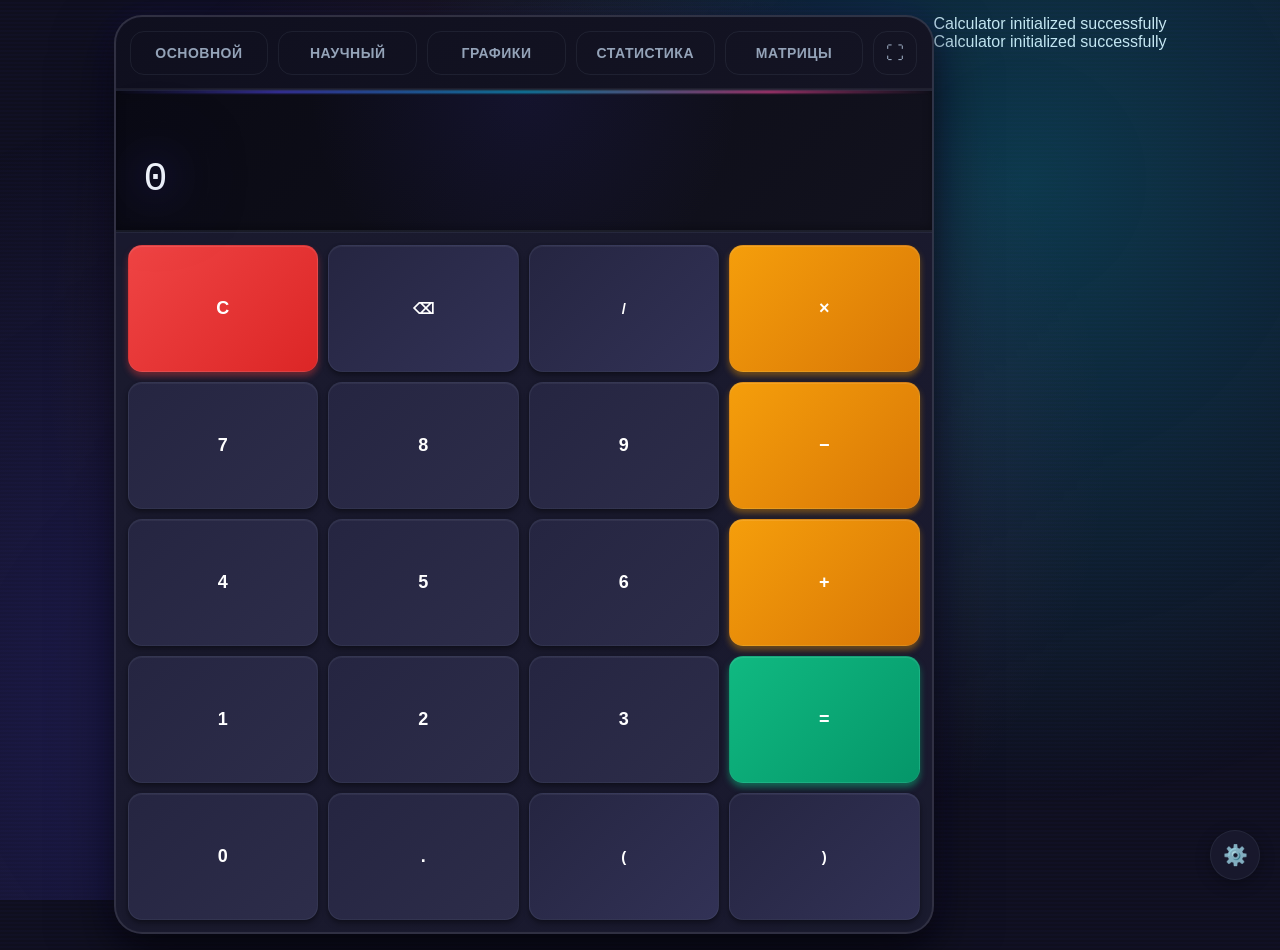
==== index.html @ bced010f "feat: add immersive UX effects system - Add sound effects (Web Audio API) for button clicks, calcula" ====
<!DOCTYPE html>
<html lang="ru">
<head>
    <meta charset="UTF-8">
    <meta name="viewport" content="width=device-width, initial-scale=1.0">
    <title>Продвинутый графический калькулятор</title>
    
    <!-- CSS Modules -->
    <link rel="stylesheet" href="src/styles/variables.css">
    <link rel="stylesheet" href="src/styles/base.css">
    <link rel="stylesheet" href="src/styles/calculator.css">
    <link rel="stylesheet" href="src/styles/buttons.css">
    <link rel="stylesheet" href="src/styles/display.css">
    <link rel="stylesheet" href="src/styles/modes.css">
    <link rel="stylesheet" href="src/styles/graphs.css">
    <link rel="stylesheet" href="src/styles/statistics.css">
    <link rel="stylesheet" href="src/styles/matrix.css">
    <link rel="stylesheet" href="src/styles/animations.css">
    <link rel="stylesheet" href="src/styles/effects.css">
    <link rel="stylesheet" href="src/styles/responsive.css">
</head>
<body>
    <div class="calculator-container">
        <!-- Mode Selector -->
        <div id="mode-selector-container"></div>
        
        <!-- Display Area -->
        <div id="display-container"></div>
        
        <!-- Calculator Content -->
        <div class="calculator-content">
            <!-- Graph Container -->
            <div id="graph-container"></div>
            
            <!-- Statistics Container -->
            <div id="statistics-container"></div>

            <!-- Matrix Container -->
            <div id="matrix-container"></div>

            <!-- Calculator Buttons -->
            <div id="buttons-container"></div>
        </div>
    </div>

    <!-- JavaScript Modules -->
    <script type="module">
        import { ComponentLoader } from './src/scripts/component-loader.js';
        import CalculatorApp from './src/scripts/app.js';
        import { effectsController } from './src/scripts/effects.js';

        // Initialize the application
        document.addEventListener('DOMContentLoaded', async () => {
            try {
                // Load all HTML components
                await ComponentLoader.initializeCalculatorComponents();
                
                // Initialize the calculator application
                const calculatorApp = new CalculatorApp();
                await calculatorApp.init();
                
                // Make it globally accessible for debugging
                window.calculatorApp = calculatorApp;

                // Initialize effects system (sounds, confetti, themes, etc.)
                effectsController.init();
                window.effectsController = effectsController;
                
                // Expose global functions for HTML onclick handlers
                const calc = calculatorApp.getCalculator();
                const display = calculatorApp.getDisplayManager();

                window.appendToDisplay = (value) => {
                    const expr = calc.appendToExpression(value);
                    display.updateExpression(expr);
                    const preview = calc.previewCalculation();
                    if (preview !== null) {
                        display.updateResult(preview);
                    }
                };

                window.appendFunction = (func) => {
                    const expr = calc.appendFunction(func);
                    display.updateExpression(expr);
                    const preview = calc.previewCalculation();
                    if (preview !== null) {
                        display.updateResult(preview);
                    }
                };

                window.clearDisplay = () => {
                    calc.clear();
                    display.clear();
                };

                window.deleteLastChar = () => {
                    const expr = calc.deleteLastChar();
                    display.updateExpression(expr);
                    const preview = calc.previewCalculation();
                    if (preview !== null) {
                        display.updateResult(preview);
                    }
                };

                window.calculate = () => {
                    const result = calc.calculate();
                    if (result.success) {
                        display.updateResult(result.result, result.formattedResult);
                        // Trigger effects on successful calculation
                        effectsController.onCalculationComplete(result.formattedResult || result.result.toString(), true);
                    } else {
                        display.showError(result.error);
                        // Trigger error effects
                        effectsController.onCalculationComplete(null, false);
                    }
                };

                window.toggleAngleMode = () => {
                    const mode = calc.toggleAngleMode();
                    const btn = document.getElementById('angleMode');
                    if (btn) btn.textContent = mode.toUpperCase();
                };

                window.setMode = (mode) => {
                    calculatorApp.getModeManager().setMode(mode);
                };

                window.toggleFitScreen = () => {
                    const container = document.querySelector('.calculator-container');
                    const toggle = document.querySelector('.fit-screen-toggle');
                    if (container && toggle) {
                        container.classList.toggle('fit-screen');
                        toggle.classList.toggle('active');
                        // Save preference
                        localStorage.setItem('fitScreen', container.classList.contains('fit-screen'));
                    }
                };

                // Restore fit-screen preference
                if (localStorage.getItem('fitScreen') === 'true') {
                    const container = document.querySelector('.calculator-container');
                    const toggle = document.querySelector('.fit-screen-toggle');
                    if (container && toggle) {
                        container.classList.add('fit-screen');
                        toggle.classList.add('active');
                    }
                }

                // Graph functions
                const graph = calculatorApp.getGraphRenderer();

                window.plotGraph = () => {
                    const input = document.getElementById('functionInput');
                    if (graph && input && input.value) {
                        try {
                            graph.addFunction(input.value);
                        } catch (e) {
                            display.showError('Invalid function');
                        }
                    }
                };

                window.clearGraph = () => {
                    if (graph) {
                        graph.clearFunctions();
                    }
                };

                window.zoomIn = () => {
                    if (graph) graph.zoomIn();
                };

                window.zoomOut = () => {
                    if (graph) graph.zoomOut();
                };

                window.resetZoom = () => {
                    if (graph) graph.resetView();
                };

                window.switchGraphTab = (tab) => {
                    calculatorApp.tabManagers.graph.switchTab(tab);
                };

                // Statistics functions
                window.calculateStatistics = () => {
                    const input = document.getElementById('statsInput');
                    if (input && input.value) {
                        calculatorApp.handleStatisticsCalculation({ statsInput: input.value });
                    }
                };

                window.calculateRegression = () => {
                    const xInput = document.getElementById('xValues');
                    const yInput = document.getElementById('yValues');
                    if (xInput && yInput) {
                        calculatorApp.handleRegressionAnalysis({ xValues: xInput.value, yValues: yInput.value });
                    }
                };

                window.generateTable = () => {
                    const f = document.getElementById('tableFunction');
                    const s = document.getElementById('tableStart');
                    const e = document.getElementById('tableEnd');
                    const st = document.getElementById('tableStep');
                    if (f && s && e && st) {
                        calculatorApp.handleTableGeneration({
                            tableFunction: f.value,
                            tableStart: s.value,
                            tableEnd: e.value,
                            tableStep: st.value
                        });
                    }
                };

                window.showHistogram = () => {
                    const data = calculatorApp.getDataListManager().getList('L1');
                    if (data.length === 0) {
                        display.showError('Сначала рассчитайте статистику');
                        return;
                    }

                    const canvas = document.getElementById('stats-chart');
                    if (!canvas) return;

                    // Show canvas
                    canvas.style.display = 'block';
                    const ctx = canvas.getContext('2d');
                    const rect = canvas.getBoundingClientRect();
                    canvas.width = rect.width || 400;
                    canvas.height = rect.height || 300;

                    // Calculate histogram bins
                    const bins = Math.min(20, Math.ceil(Math.sqrt(data.length)));
                    const min = Math.min(...data);
                    const max = Math.max(...data);
                    const range = max - min || 1;
                    const binWidth = range / bins;

                    // Create bins
                    const binCounts = Array(bins).fill(0);
                    data.forEach(value => {
                        const binIndex = Math.min(Math.floor((value - min) / binWidth), bins - 1);
                        binCounts[binIndex]++;
                    });

                    const maxCount = Math.max(...binCounts);

                    // Clear canvas
                    ctx.fillStyle = '#0a0a0a';
                    ctx.fillRect(0, 0, canvas.width, canvas.height);

                    // Draw histogram
                    const padding = 50;
                    const chartWidth = canvas.width - 2 * padding;
                    const chartHeight = canvas.height - 2 * padding;
                    const barWidth = chartWidth / bins;

                    // Draw bars
                    ctx.fillStyle = 'rgba(59, 130, 246, 0.7)';
                    ctx.strokeStyle = '#3b82f6';
                    ctx.lineWidth = 1;

                    binCounts.forEach((count, i) => {
                        const barHeight = (count / maxCount) * chartHeight;
                        const x = padding + i * barWidth;
                        const y = canvas.height - padding - barHeight;

                        ctx.fillRect(x, y, barWidth - 2, barHeight);
                        ctx.strokeRect(x, y, barWidth - 2, barHeight);
                    });

                    // Draw axes
                    ctx.strokeStyle = '#666';
                    ctx.lineWidth = 2;
                    ctx.beginPath();
                    ctx.moveTo(padding, padding);
                    ctx.lineTo(padding, canvas.height - padding);
                    ctx.lineTo(canvas.width - padding, canvas.height - padding);
                    ctx.stroke();

                    // X-axis labels
                    ctx.fillStyle = '#ccc';
                    ctx.font = '12px Arial';
                    ctx.textAlign = 'center';

                    for (let i = 0; i <= 5; i++) {
                        const value = min + (i * range / 5);
                        const x = padding + (i * chartWidth / 5);
                        ctx.fillText(value.toFixed(1), x, canvas.height - padding + 20);
                    }

                    // Y-axis labels
                    ctx.textAlign = 'right';
                    for (let i = 0; i <= 4; i++) {
                        const value = Math.round((i * maxCount / 4));
                        const y = canvas.height - padding - (i * chartHeight / 4);
                        ctx.fillText(value.toString(), padding - 10, y + 4);
                    }

                    // Title
                    ctx.textAlign = 'center';
                    ctx.fillStyle = '#fff';
                    ctx.font = '14px Arial';
                    ctx.fillText('Гистограмма', canvas.width / 2, 25);
                };

                window.showBoxPlot = () => {
                    const data = calculatorApp.getDataListManager().getList('L1');
                    if (data.length === 0) {
                        display.showError('Сначала рассчитайте статистику');
                        return;
                    }

                    const canvas = document.getElementById('stats-chart');
                    if (!canvas) return;

                    // Show canvas
                    canvas.style.display = 'block';
                    const ctx = canvas.getContext('2d');
                    const rect = canvas.getBoundingClientRect();
                    canvas.width = rect.width || 400;
                    canvas.height = rect.height || 300;

                    // Calculate statistics
                    const sorted = [...data].sort((a, b) => a - b);
                    const n = sorted.length;
                    const min = sorted[0];
                    const max = sorted[n - 1];
                    const median = n % 2 === 0 ? (sorted[n/2 - 1] + sorted[n/2]) / 2 : sorted[Math.floor(n/2)];
                    const q1 = sorted[Math.floor(n * 0.25)];
                    const q3 = sorted[Math.floor(n * 0.75)];
                    const iqr = q3 - q1;

                    // Calculate whiskers
                    const lowerWhisker = Math.max(min, q1 - 1.5 * iqr);
                    const upperWhisker = Math.min(max, q3 + 1.5 * iqr);

                    // Clear canvas
                    ctx.fillStyle = '#0a0a0a';
                    ctx.fillRect(0, 0, canvas.width, canvas.height);

                    // Draw box plot
                    const padding = 60;
                    const plotY = canvas.height / 2;
                    const plotHeight = 80;

                    const range = max - min || 1;
                    const scale = (canvas.width - 2 * padding) / range;
                    const getX = (value) => padding + (value - min) * scale;

                    // Box
                    ctx.fillStyle = 'rgba(59, 130, 246, 0.3)';
                    ctx.fillRect(getX(q1), plotY - plotHeight/2, getX(q3) - getX(q1), plotHeight);

                    ctx.strokeStyle = '#3b82f6';
                    ctx.lineWidth = 2;
                    ctx.strokeRect(getX(q1), plotY - plotHeight/2, getX(q3) - getX(q1), plotHeight);

                    // Median line
                    ctx.strokeStyle = '#fff';
                    ctx.lineWidth = 3;
                    ctx.beginPath();
                    ctx.moveTo(getX(median), plotY - plotHeight/2);
                    ctx.lineTo(getX(median), plotY + plotHeight/2);
                    ctx.stroke();

                    // Whiskers
                    ctx.strokeStyle = '#3b82f6';
                    ctx.lineWidth = 2;

                    // Left whisker
                    ctx.beginPath();
                    ctx.moveTo(getX(lowerWhisker), plotY);
                    ctx.lineTo(getX(q1), plotY);
                    ctx.stroke();

                    // Right whisker
                    ctx.beginPath();
                    ctx.moveTo(getX(q3), plotY);
                    ctx.lineTo(getX(upperWhisker), plotY);
                    ctx.stroke();

                    // Whisker caps
                    ctx.beginPath();
                    ctx.moveTo(getX(lowerWhisker), plotY - 20);
                    ctx.lineTo(getX(lowerWhisker), plotY + 20);
                    ctx.stroke();

                    ctx.beginPath();
                    ctx.moveTo(getX(upperWhisker), plotY - 20);
                    ctx.lineTo(getX(upperWhisker), plotY + 20);
                    ctx.stroke();

                    // Outliers
                    ctx.fillStyle = '#ef4444';
                    data.forEach(value => {
                        if (value < lowerWhisker || value > upperWhisker) {
                            ctx.beginPath();
                            ctx.arc(getX(value), plotY, 5, 0, 2 * Math.PI);
                            ctx.fill();
                        }
                    });

                    // Labels
                    ctx.fillStyle = '#ccc';
                    ctx.font = '11px Arial';
                    ctx.textAlign = 'center';

                    const labels = [
                        { value: min, text: `Min: ${min.toFixed(2)}` },
                        { value: q1, text: `Q1: ${q1.toFixed(2)}` },
                        { value: median, text: `Med: ${median.toFixed(2)}` },
                        { value: q3, text: `Q3: ${q3.toFixed(2)}` },
                        { value: max, text: `Max: ${max.toFixed(2)}` }
                    ];

                    labels.forEach(({ value, text }, index) => {
                        const y = plotY + plotHeight/2 + 20 + (index % 2 === 0 ? 0 : 15);
                        ctx.fillText(text, getX(value), y);
                    });

                    // Title
                    ctx.fillStyle = '#fff';
                    ctx.font = '14px Arial';
                    ctx.fillText('Box Plot', canvas.width / 2, 25);
                };

                window.calculateTwoVarStats = () => {
                    const xInput = document.getElementById('xStatsValues');
                    const yInput = document.getElementById('yStatsValues');
                    if (!xInput || !yInput || !xInput.value || !yInput.value) {
                        display.showError('Введите данные X и Y');
                        return;
                    }

                    try {
                        const xData = xInput.value.split(/[\s,;]+/).map(n => parseFloat(n)).filter(n => !isNaN(n));
                        const yData = yInput.value.split(/[\s,;]+/).map(n => parseFloat(n)).filter(n => !isNaN(n));

                        if (xData.length !== yData.length || xData.length < 2) {
                            display.showError('X и Y должны иметь одинаковую длину (мин. 2 точки)');
                            return;
                        }

                        // Store in data lists
                        calculatorApp.getDataListManager().setList('L1', xData);
                        calculatorApp.getDataListManager().setList('L2', yData);

                        // Calculate statistics
                        const n = xData.length;
                        const sumX = xData.reduce((a, b) => a + b, 0);
                        const sumY = yData.reduce((a, b) => a + b, 0);
                        const sumXY = xData.reduce((acc, xi, i) => acc + xi * yData[i], 0);
                        const sumX2 = xData.reduce((acc, xi) => acc + xi * xi, 0);
                        const sumY2 = yData.reduce((acc, yi) => acc + yi * yi, 0);

                        const meanX = sumX / n;
                        const meanY = sumY / n;

                        // Correlation coefficient
                        const r = (n * sumXY - sumX * sumY) /
                                  Math.sqrt((n * sumX2 - sumX * sumX) * (n * sumY2 - sumY * sumY));

                        // Linear regression
                        const a = (n * sumXY - sumX * sumY) / (n * sumX2 - sumX * sumX);
                        const b = (sumY - a * sumX) / n;

                        // Update UI
                        document.getElementById('twoVarN').textContent = n;
                        document.getElementById('twoVarMeanX').textContent = meanX.toFixed(6);
                        document.getElementById('twoVarMeanY').textContent = meanY.toFixed(6);
                        document.getElementById('twoVarSumXY').textContent = sumXY.toFixed(6);
                        document.getElementById('twoVarR').textContent = r.toFixed(6);
                        document.getElementById('twoVarRegression').textContent = `y = ${a.toFixed(4)}x + ${b.toFixed(4)}`;

                        document.getElementById('twoVarResults').style.display = 'block';

                        calculatorApp.notificationManager.showSuccess('Статистика рассчитана');
                    } catch (e) {
                        display.showError('Ошибка расчета: ' + e.message);
                    }
                };

                window.showScatterPlot = () => {
                    const xData = calculatorApp.getDataListManager().getList('L1');
                    const yData = calculatorApp.getDataListManager().getList('L2');

                    if (xData.length === 0 || yData.length === 0) {
                        display.showError('Сначала рассчитайте 2-Var Stats');
                        return;
                    }

                    const canvas = document.getElementById('stats-chart');
                    if (!canvas) return;

                    canvas.style.display = 'block';
                    const ctx = canvas.getContext('2d');
                    const rect = canvas.getBoundingClientRect();
                    canvas.width = rect.width || 400;
                    canvas.height = rect.height || 300;

                    // Clear canvas
                    ctx.fillStyle = '#0a0a0a';
                    ctx.fillRect(0, 0, canvas.width, canvas.height);

                    const padding = 50;
                    const chartWidth = canvas.width - 2 * padding;
                    const chartHeight = canvas.height - 2 * padding;

                    // Find data bounds
                    const minX = Math.min(...xData);
                    const maxX = Math.max(...xData);
                    const minY = Math.min(...yData);
                    const maxY = Math.max(...yData);

                    const rangeX = maxX - minX || 1;
                    const rangeY = maxY - minY || 1;

                    // Scale functions
                    const scaleX = (x) => padding + ((x - minX) / rangeX) * chartWidth;
                    const scaleY = (y) => canvas.height - padding - ((y - minY) / rangeY) * chartHeight;

                    // Draw axes
                    ctx.strokeStyle = '#666';
                    ctx.lineWidth = 2;
                    ctx.beginPath();
                    ctx.moveTo(padding, padding);
                    ctx.lineTo(padding, canvas.height - padding);
                    ctx.lineTo(canvas.width - padding, canvas.height - padding);
                    ctx.stroke();

                    // Draw axis labels
                    ctx.fillStyle = '#ccc';
                    ctx.font = '12px Arial';
                    ctx.textAlign = 'center';

                    for (let i = 0; i <= 4; i++) {
                        const xVal = minX + (i * rangeX / 4);
                        const yVal = minY + (i * rangeY / 4);
                        ctx.fillText(xVal.toFixed(1), scaleX(xVal), canvas.height - padding + 20);
                        ctx.fillText(yVal.toFixed(1), padding - 25, scaleY(yVal) + 4);
                    }

                    // Draw data points
                    ctx.fillStyle = '#3b82f6';
                    for (let i = 0; i < xData.length; i++) {
                        ctx.beginPath();
                        ctx.arc(scaleX(xData[i]), scaleY(yData[i]), 6, 0, 2 * Math.PI);
                        ctx.fill();
                    }

                    // Draw regression line
                    const n = xData.length;
                    const sumX = xData.reduce((a, b) => a + b, 0);
                    const sumY = yData.reduce((a, b) => a + b, 0);
                    const sumXY = xData.reduce((acc, xi, i) => acc + xi * yData[i], 0);
                    const sumX2 = xData.reduce((acc, xi) => acc + xi * xi, 0);

                    const a = (n * sumXY - sumX * sumY) / (n * sumX2 - sumX * sumX);
                    const b = (sumY - a * sumX) / n;

                    ctx.strokeStyle = '#10b981';
                    ctx.lineWidth = 2;
                    ctx.beginPath();
                    ctx.moveTo(scaleX(minX), scaleY(a * minX + b));
                    ctx.lineTo(scaleX(maxX), scaleY(a * maxX + b));
                    ctx.stroke();

                    // Legend
                    ctx.fillStyle = '#10b981';
                    ctx.fillRect(canvas.width - 150, 20, 15, 15);
                    ctx.fillStyle = '#ccc';
                    ctx.textAlign = 'left';
                    ctx.fillText(`y = ${a.toFixed(2)}x + ${b.toFixed(2)}`, canvas.width - 130, 32);
                };

                window.calculateDistribution = () => {
                    const distType = document.getElementById('distributionType').value;
                    const param1 = parseFloat(document.getElementById('distParam1').value);
                    const param2 = parseFloat(document.getElementById('distParam2').value);
                    const x = parseFloat(document.getElementById('distX').value);

                    if (isNaN(x)) {
                        display.showError('Введите значение x');
                        return;
                    }

                    let pdf, cdf, mean, variance;

                    try {
                        switch (distType) {
                            case 'normal':
                                const mu = isNaN(param1) ? 0 : param1;
                                const sigma = isNaN(param2) ? 1 : param2;
                                pdf = (1 / (sigma * Math.sqrt(2 * Math.PI))) * Math.exp(-0.5 * Math.pow((x - mu) / sigma, 2));
                                // CDF approximation using error function
                                const z = (x - mu) / (sigma * Math.sqrt(2));
                                cdf = 0.5 * (1 + erf(z));
                                mean = mu;
                                variance = sigma * sigma;
                                break;

                            case 'binomial':
                                const n = Math.floor(isNaN(param1) ? 10 : param1);
                                const p = isNaN(param2) ? 0.5 : param2;
                                const k = Math.floor(x);
                                if (k < 0 || k > n) {
                                    pdf = 0;
                                } else {
                                    const comb = factorial(n) / (factorial(k) * factorial(n - k));
                                    pdf = comb * Math.pow(p, k) * Math.pow(1 - p, n - k);
                                }
                                cdf = 0;
                                for (let i = 0; i <= k; i++) {
                                    const c = factorial(n) / (factorial(i) * factorial(n - i));
                                    cdf += c * Math.pow(p, i) * Math.pow(1 - p, n - i);
                                }
                                mean = n * p;
                                variance = n * p * (1 - p);
                                break;

                            case 'poisson':
                                const lambda = isNaN(param1) ? 1 : param1;
                                const pk = Math.floor(x);
                                if (pk < 0) {
                                    pdf = 0;
                                } else {
                                    pdf = Math.exp(-lambda) * Math.pow(lambda, pk) / factorial(pk);
                                }
                                cdf = 0;
                                for (let i = 0; i <= pk; i++) {
                                    cdf += Math.exp(-lambda) * Math.pow(lambda, i) / factorial(i);
                                }
                                mean = lambda;
                                variance = lambda;
                                break;

                            case 'exponential':
                                const lambdaExp = isNaN(param1) ? 1 : param1;
                                if (x < 0) {
                                    pdf = 0;
                                    cdf = 0;
                                } else {
                                    pdf = lambdaExp * Math.exp(-lambdaExp * x);
                                    cdf = 1 - Math.exp(-lambdaExp * x);
                                }
                                mean = 1 / lambdaExp;
                                variance = 1 / (lambdaExp * lambdaExp);
                                break;

                            case 'uniform':
                                const a = isNaN(param1) ? 0 : param1;
                                const b = isNaN(param2) ? 1 : param2;
                                if (x < a || x > b) {
                                    pdf = 0;
                                } else {
                                    pdf = 1 / (b - a);
                                }
                                if (x < a) {
                                    cdf = 0;
                                } else if (x > b) {
                                    cdf = 1;
                                } else {
                                    cdf = (x - a) / (b - a);
                                }
                                mean = (a + b) / 2;
                                variance = Math.pow(b - a, 2) / 12;
                                break;
                        }

                        document.getElementById('distPDF').textContent = pdf.toFixed(8);
                        document.getElementById('distCDF').textContent = cdf.toFixed(8);
                        document.getElementById('distMean').textContent = mean.toFixed(6);
                        document.getElementById('distVar').textContent = variance.toFixed(6);

                        document.getElementById('distributionResults').style.display = 'block';

                        calculatorApp.notificationManager.showSuccess('Распределение рассчитано');
                    } catch (e) {
                        display.showError('Ошибка расчета: ' + e.message);
                    }

                    // Helper functions
                    function erf(x) {
                        const a1 =  0.254829592;
                        const a2 = -0.284496736;
                        const a3 =  1.421413741;
                        const a4 = -1.453152027;
                        const a5 =  1.061405429;
                        const p  =  0.3275911;

                        const sign = x >= 0 ? 1 : -1;
                        x = Math.abs(x);

                        const t = 1.0 / (1.0 + p * x);
                        const y = 1.0 - (((((a5 * t + a4) * t) + a3) * t + a2) * t + a1) * t * Math.exp(-x * x);

                        return sign * y;
                    }

                    function factorial(n) {
                        if (n < 0) return NaN;
                        if (n === 0 || n === 1) return 1;
                        let result = 1;
                        for (let i = 2; i <= n; i++) {
                            result *= i;
                        }
                        return result;
                    }
                };

                window.performTest = () => {
                    const testType = document.getElementById('testType').value;
                    const input = document.getElementById('testInput').value;

                    if (!input) {
                        display.showError('Введите данные для теста');
                        return;
                    }

                    try {
                        let result;

                        switch (testType) {
                            case 'ttest':
                                const data = input.split(/[\s,;]+/).map(n => parseFloat(n)).filter(n => !isNaN(n));
                                if (data.length < 2) {
                                    display.showError('Нужно минимум 2 значения');
                                    return;
                                }

                                const n = data.length;
                                const mean = data.reduce((a, b) => a + b, 0) / n;
                                const variance = data.reduce((sum, x) => sum + Math.pow(x - mean, 2), 0) / (n - 1);
                                const stdError = Math.sqrt(variance / n);
                                const mu0 = 0; // Test against 0

                                const tStat = (mean - mu0) / stdError;
                                const df = n - 1;

                                // Approximate p-value using t-distribution
                                const pValue = 2 * (1 - tCDF(Math.abs(tStat), df));

                                result = {
                                    statistic: tStat,
                                    pValue: pValue,
                                    conclusion: pValue < 0.05 ? 'Отклонить H₀ (p < 0.05)' : 'Не отклонять H₀ (p ≥ 0.05)'
                                };
                                break;

                            case 'ztest':
                                const zData = input.split(/[\s,;]+/).map(n => parseFloat(n)).filter(n => !isNaN(n));
                                if (zData.length < 2) {
                                    display.showError('Нужно минимум 2 значения');
                                    return;
                                }

                                const nZ = zData.length;
                                const meanZ = zData.reduce((a, b) => a + b, 0) / nZ;
                                const stdDevZ = Math.sqrt(zData.reduce((sum, x) => sum + Math.pow(x - meanZ, 2), 0) / nZ);
                                const stdErrorZ = stdDevZ / Math.sqrt(nZ);

                                const zStat = (meanZ - 0) / stdErrorZ;
                                const pValueZ = 2 * (1 - normalCDF(Math.abs(zStat)));

                                result = {
                                    statistic: zStat,
                                    pValue: pValueZ,
                                    conclusion: pValueZ < 0.05 ? 'Отклонить H₀ (p < 0.05)' : 'Не отклонять H₀ (p ≥ 0.05)'
                                };
                                break;

                            case 'chi2':
                                // Expect observed:expected format or just observed (uniform expected)
                                const lines = input.trim().split('\n');
                                let observed, expected;

                                if (lines.length === 2) {
                                    observed = lines[0].split(/[\s,;]+/).map(n => parseFloat(n)).filter(n => !isNaN(n));
                                    expected = lines[1].split(/[\s,;]+/).map(n => parseFloat(n)).filter(n => !isNaN(n));
                                } else {
                                    observed = lines[0].split(/[\s,;]+/).map(n => parseFloat(n)).filter(n => !isNaN(n));
                                    const total = observed.reduce((a, b) => a + b, 0);
                                    expected = observed.map(() => total / observed.length);
                                }

                                if (observed.length !== expected.length) {
                                    display.showError('Наблюдаемые и ожидаемые значения должны иметь одинаковую длину');
                                    return;
                                }

                                let chiStat = 0;
                                for (let i = 0; i < observed.length; i++) {
                                    chiStat += Math.pow(observed[i] - expected[i], 2) / expected[i];
                                }

                                const dfChi = observed.length - 1;
                                const pValueChi = 1 - chi2CDF(chiStat, dfChi);

                                result = {
                                    statistic: chiStat,
                                    pValue: pValueChi,
                                    conclusion: pValueChi < 0.05 ? 'Отклонить H₀ (p < 0.05)' : 'Не отклонять H₀ (p ≥ 0.05)'
                                };
                                break;

                            case 'anova':
                                // Each line is a group
                                const groups = input.trim().split('\n').map(line =>
                                    line.split(/[\s,;]+/).map(n => parseFloat(n)).filter(n => !isNaN(n))
                                ).filter(g => g.length > 0);

                                if (groups.length < 2) {
                                    display.showError('Нужно минимум 2 группы (каждая на новой строке)');
                                    return;
                                }

                                // Calculate ANOVA
                                const allData = groups.flat();
                                const grandMean = allData.reduce((a, b) => a + b, 0) / allData.length;

                                let ssBetween = 0;
                                let ssWithin = 0;

                                groups.forEach(group => {
                                    const groupMean = group.reduce((a, b) => a + b, 0) / group.length;
                                    ssBetween += group.length * Math.pow(groupMean - grandMean, 2);
                                    group.forEach(val => {
                                        ssWithin += Math.pow(val - groupMean, 2);
                                    });
                                });

                                const dfBetween = groups.length - 1;
                                const dfWithin = allData.length - groups.length;

                                const msBetween = ssBetween / dfBetween;
                                const msWithin = ssWithin / dfWithin;

                                const fStat = msBetween / msWithin;
                                const pValueF = 1 - fCDF(fStat, dfBetween, dfWithin);

                                result = {
                                    statistic: fStat,
                                    pValue: pValueF,
                                    conclusion: pValueF < 0.05 ? 'Отклонить H₀ (p < 0.05)' : 'Не отклонять H₀ (p ≥ 0.05)'
                                };
                                break;
                        }

                        document.getElementById('testStat').textContent = result.statistic.toFixed(6);
                        document.getElementById('testPValue').textContent = result.pValue.toFixed(6);
                        document.getElementById('testConclusion').textContent = result.conclusion;

                        document.getElementById('testResults').style.display = 'block';

                        calculatorApp.notificationManager.showSuccess('Тест выполнен');
                    } catch (e) {
                        display.showError('Ошибка: ' + e.message);
                    }

                    // Helper distribution functions
                    function normalCDF(x) {
                        return 0.5 * (1 + erf(x / Math.sqrt(2)));
                    }

                    function erf(x) {
                        const a1 =  0.254829592;
                        const a2 = -0.284496736;
                        const a3 =  1.421413741;
                        const a4 = -1.453152027;
                        const a5 =  1.061405429;
                        const p  =  0.3275911;

                        const sign = x >= 0 ? 1 : -1;
                        x = Math.abs(x);

                        const t = 1.0 / (1.0 + p * x);
                        const y = 1.0 - (((((a5 * t + a4) * t) + a3) * t + a2) * t + a1) * t * Math.exp(-x * x);

                        return sign * y;
                    }

                    function tCDF(t, df) {
                        // Approximation for t-distribution CDF
                        const x = df / (df + t * t);
                        return 1 - 0.5 * betaIncomplete(x, df / 2, 0.5);
                    }

                    function chi2CDF(x, df) {
                        // Approximation using gamma incomplete
                        return gammaIncomplete(df / 2, x / 2);
                    }

                    function fCDF(f, df1, df2) {
                        // Approximation for F-distribution
                        const x = df1 * f / (df1 * f + df2);
                        return betaIncomplete(x, df1 / 2, df2 / 2);
                    }

                    function gammaIncomplete(a, x) {
                        // Regularized lower incomplete gamma function approximation
                        if (x < 0) return 0;
                        if (x === 0) return 0;

                        let sum = 0;
                        let term = 1 / a;
                        sum = term;

                        for (let n = 1; n < 100; n++) {
                            term *= x / (a + n);
                            sum += term;
                            if (Math.abs(term) < 1e-10) break;
                        }

                        return sum * Math.exp(-x + a * Math.log(x) - logGamma(a));
                    }

                    function betaIncomplete(x, a, b) {
                        if (x < 0 || x > 1) return 0;
                        if (x === 0) return 0;
                        if (x === 1) return 1;

                        // Continued fraction approximation
                        const bt = Math.exp(logGamma(a + b) - logGamma(a) - logGamma(b) + a * Math.log(x) + b * Math.log(1 - x));

                        if (x < (a + 1) / (a + b + 2)) {
                            return bt * betaCF(x, a, b) / a;
                        } else {
                            return 1 - bt * betaCF(1 - x, b, a) / b;
                        }
                    }

                    function betaCF(x, a, b) {
                        const maxIterations = 100;
                        const epsilon = 1e-10;

                        let c = 1;
                        let d = 1 - (a + b) * x / (a + 1);
                        if (Math.abs(d) < epsilon) d = epsilon;
                        d = 1 / d;
                        let result = d;

                        for (let m = 1; m <= maxIterations; m++) {
                            const m2 = 2 * m;

                            let aa = m * (b - m) * x / ((a + m2 - 1) * (a + m2));
                            d = 1 + aa * d;
                            if (Math.abs(d) < epsilon) d = epsilon;
                            c = 1 + aa / c;
                            if (Math.abs(c) < epsilon) c = epsilon;
                            d = 1 / d;
                            result *= d * c;

                            aa = -(a + m) * (a + b + m) * x / ((a + m2) * (a + m2 + 1));
                            d = 1 + aa * d;
                            if (Math.abs(d) < epsilon) d = epsilon;
                            c = 1 + aa / c;
                            if (Math.abs(c) < epsilon) c = epsilon;
                            d = 1 / d;
                            const delta = d * c;
                            result *= delta;

                            if (Math.abs(delta - 1) < epsilon) break;
                        }

                        return result;
                    }

                    function logGamma(x) {
                        // Stirling approximation
                        const coefficients = [
                            76.18009172947146,
                            -86.50532032941677,
                            24.01409824083091,
                            -1.231739572450155,
                            0.1208650973866179e-2,
                            -0.5395239384953e-5
                        ];

                        let y = x;
                        let tmp = x + 5.5;
                        tmp -= (x + 0.5) * Math.log(tmp);
                        let ser = 1.000000000190015;

                        for (let j = 0; j < 6; j++) {
                            ser += coefficients[j] / ++y;
                        }

                        return -tmp + Math.log(2.5066282746310005 * ser / x);
                    }
                };

                window.switchStatsTab = (tab) => {
                    calculatorApp.tabManagers.statistics.switchTab(tab);
                };

                window.updateDistHelp = () => {
                    const distType = document.getElementById('distributionType').value;
                    const helpSpan = document.getElementById('distHelp');
                    const param1 = document.getElementById('distParam1');
                    const param2 = document.getElementById('distParam2');

                    const helpTexts = {
                        normal: { help: 'Нормальное: μ (среднее), σ (станд.откл.)', p1: 'μ = 0', p2: 'σ = 1' },
                        binomial: { help: 'Биномиальное: n (число испытаний), p (вероятность)', p1: 'n = 10', p2: 'p = 0.5' },
                        poisson: { help: 'Пуассона: λ (среднее число событий)', p1: 'λ = 1', p2: '(не исп.)' },
                        exponential: { help: 'Экспоненциальное: λ (интенсивность)', p1: 'λ = 1', p2: '(не исп.)' },
                        uniform: { help: 'Равномерное: a (мин), b (макс)', p1: 'a = 0', p2: 'b = 1' }
                    };

                    const info = helpTexts[distType] || helpTexts.normal;
                    if (helpSpan) helpSpan.textContent = info.help;
                    if (param1) param1.placeholder = info.p1;
                    if (param2) param2.placeholder = info.p2;
                };

                window.updateTestHelp = () => {
                    const testType = document.getElementById('testType').value;
                    const helpSpan = document.getElementById('testHelp');
                    const input = document.getElementById('testInput');

                    const helpTexts = {
                        ttest: { help: 'T-Test: числа через запятую (тест против μ₀=0)', placeholder: 'Числа через запятую: 1, 2, 3, 4, 5' },
                        ztest: { help: 'Z-Test: числа через запятую (тест против μ₀=0)', placeholder: 'Числа через запятую: 1, 2, 3, 4, 5' },
                        chi2: { help: 'χ² Test: наблюд. значения (1 строка) или набл./ожид. (2 строки)', placeholder: 'Наблюдаемые: 10, 20, 30\nОжидаемые: 15, 20, 25' },
                        anova: { help: 'ANOVA: каждая группа на новой строке', placeholder: 'Группа 1: 1, 2, 3\nГруппа 2: 4, 5, 6\nГруппа 3: 7, 8, 9' }
                    };

                    const info = helpTexts[testType] || helpTexts.ttest;
                    if (helpSpan) helpSpan.textContent = info.help;
                    if (input) input.placeholder = info.placeholder;
                };

                // ============ Matrix Functions ============

                // Matrix state
                window.matrixState = {
                    A: { rows: 3, cols: 3, data: null },
                    B: { rows: 3, cols: 3, data: null },
                    det: { size: 3, data: null },
                    inv: { size: 3, data: null },
                    eigen: { size: 3, data: null },
                    sys: { equations: 3, variables: 3, data: null }
                };

                // Initialize matrices on first load
                window.initializeMatrices = () => {
                    updateMatrixA();
                    updateMatrixB();
                    updateDetMatrix();
                    updateInvMatrix();
                    updateEigenMatrix();
                    updateSystemMatrix();
                };

                // Matrix Tab Switching
                window.switchMatrixTab = (tab) => {
                    const container = document.getElementById('matrixContainer');
                    if (!container) return;

                    const tabButtons = container.querySelectorAll('.tab-btn');
                    tabButtons.forEach(btn => btn.classList.remove('active'));

                    const clickedBtn = Array.from(tabButtons).find(btn =>
                        btn.onclick?.toString().includes(tab)
                    );
                    if (clickedBtn) clickedBtn.classList.add('active');

                    const tabContents = container.querySelectorAll('.tab-content');
                    tabContents.forEach(content => content.classList.remove('active'));

                    const targetContent = container.querySelector(`#${tab}-tab`);
                    if (targetContent) targetContent.classList.add('active');
                };

                // Create matrix grid
                window.createMatrixGrid = (containerId, rows, cols, editable = true, augmented = false, augmentedCol = -1) => {
                    const container = document.getElementById(containerId);
                    if (!container) return;

                    container.innerHTML = '';
                    container.style.gridTemplateColumns = `repeat(${cols}, 1fr)`;

                    for (let i = 0; i < rows; i++) {
                        for (let j = 0; j < cols; j++) {
                            if (editable) {
                                const input = document.createElement('input');
                                input.type = 'number';
                                input.className = 'matrix-cell';
                                input.value = '0';
                                input.step = 'any';
                                input.dataset.row = i;
                                input.dataset.col = j;
                                if (augmented && j === augmentedCol) {
                                    input.classList.add('augmented-separator');
                                }
                                container.appendChild(input);
                            } else {
                                const cell = document.createElement('div');
                                cell.className = 'matrix-cell result-cell';
                                cell.textContent = '0';
                                cell.dataset.row = i;
                                cell.dataset.col = j;
                                container.appendChild(cell);
                            }
                        }
                    }
                };

                // Read matrix from grid
                window.readMatrixFromGrid = (containerId, rows, cols) => {
                    const container = document.getElementById(containerId);
                    if (!container) return null;

                    const data = [];
                    for (let i = 0; i < rows; i++) {
                        const row = [];
                        for (let j = 0; j < cols; j++) {
                            const input = container.querySelector(`input[data-row="${i}"][data-col="${j}"]`);
                            row.push(input ? parseFloat(input.value) || 0 : 0);
                        }
                        data.push(row);
                    }
                    return data;
                };

                // Write matrix to grid
                window.writeMatrixToGrid = (containerId, data) => {
                    const container = document.getElementById(containerId);
                    if (!container || !data) return;

                    const rows = data.length;
                    const cols = data[0].length;

                    container.innerHTML = '';
                    container.style.gridTemplateColumns = `repeat(${cols}, 1fr)`;

                    for (let i = 0; i < rows; i++) {
                        for (let j = 0; j < cols; j++) {
                            const cell = document.createElement('div');
                            cell.className = 'matrix-cell result-cell';
                            const value = data[i][j];
                            cell.textContent = Math.abs(value) < 1e-10 ? '0' : value.toFixed(4);
                            container.appendChild(cell);
                        }
                    }
                };

                // Update Matrix A
                window.updateMatrixA = () => {
                    const rows = parseInt(document.getElementById('matrixARows')?.value) || 3;
                    const cols = parseInt(document.getElementById('matrixACols')?.value) || 3;
                    matrixState.A.rows = rows;
                    matrixState.A.cols = cols;
                    createMatrixGrid('matrixAGrid', rows, cols);
                };

                // Update Matrix B
                window.updateMatrixB = () => {
                    const rows = parseInt(document.getElementById('matrixBRows')?.value) || 3;
                    const cols = parseInt(document.getElementById('matrixBCols')?.value) || 3;
                    matrixState.B.rows = rows;
                    matrixState.B.cols = cols;
                    createMatrixGrid('matrixBGrid', rows, cols);
                };

                // Fill matrix functions
                window.fillMatrixRandom = (name) => {
                    const gridId = `matrix${name}Grid`;
                    const container = document.getElementById(gridId);
                    if (!container) return;

                    const inputs = container.querySelectorAll('input');
                    inputs.forEach(input => {
                        input.value = Math.floor(Math.random() * 21) - 10;
                    });
                };

                window.fillMatrixIdentity = (name) => {
                    const gridId = `matrix${name}Grid`;
                    const container = document.getElementById(gridId);
                    if (!container) return;

                    const inputs = container.querySelectorAll('input');
                    inputs.forEach(input => {
                        const r = parseInt(input.dataset.row);
                        const c = parseInt(input.dataset.col);
                        input.value = r === c ? 1 : 0;
                    });
                };

                window.fillMatrixZero = (name) => {
                    const gridId = `matrix${name}Grid`;
                    const container = document.getElementById(gridId);
                    if (!container) return;

                    const inputs = container.querySelectorAll('input');
                    inputs.forEach(input => {
                        input.value = 0;
                    });
                };

                // Matrix class for operations
                class MatrixCalc {
                    constructor(rows, cols, data = null) {
                        this.rows = rows;
                        this.cols = cols;
                        this.data = data || Array(rows).fill(null).map(() => Array(cols).fill(0));
                    }

                    static fromArray(arr) {
                        return new MatrixCalc(arr.length, arr[0].length, arr.map(row => [...row]));
                    }

                    clone() {
                        return new MatrixCalc(this.rows, this.cols, this.data.map(row => [...row]));
                    }

                    add(other) {
                        if (this.rows !== other.rows || this.cols !== other.cols) {
                            throw new Error('Матрицы должны иметь одинаковый размер');
                        }
                        const result = new MatrixCalc(this.rows, this.cols);
                        for (let i = 0; i < this.rows; i++) {
                            for (let j = 0; j < this.cols; j++) {
                                result.data[i][j] = this.data[i][j] + other.data[i][j];
                            }
                        }
                        return result;
                    }

                    subtract(other) {
                        if (this.rows !== other.rows || this.cols !== other.cols) {
                            throw new Error('Матрицы должны иметь одинаковый размер');
                        }
                        const result = new MatrixCalc(this.rows, this.cols);
                        for (let i = 0; i < this.rows; i++) {
                            for (let j = 0; j < this.cols; j++) {
                                result.data[i][j] = this.data[i][j] - other.data[i][j];
                            }
                        }
                        return result;
                    }

                    multiply(other) {
                        if (this.cols !== other.rows) {
                            throw new Error(`Невозможно умножить: ${this.rows}×${this.cols} на ${other.rows}×${other.cols}`);
                        }
                        const result = new MatrixCalc(this.rows, other.cols);
                        for (let i = 0; i < this.rows; i++) {
                            for (let j = 0; j < other.cols; j++) {
                                let sum = 0;
                                for (let k = 0; k < this.cols; k++) {
                                    sum += this.data[i][k] * other.data[k][j];
                                }
                                result.data[i][j] = sum;
                            }
                        }
                        return result;
                    }

                    scalarMultiply(scalar) {
                        const result = new MatrixCalc(this.rows, this.cols);
                        for (let i = 0; i < this.rows; i++) {
                            for (let j = 0; j < this.cols; j++) {
                                result.data[i][j] = this.data[i][j] * scalar;
                            }
                        }
                        return result;
                    }

                    transpose() {
                        const result = new MatrixCalc(this.cols, this.rows);
                        for (let i = 0; i < this.rows; i++) {
                            for (let j = 0; j < this.cols; j++) {
                                result.data[j][i] = this.data[i][j];
                            }
                        }
                        return result;
                    }

                    determinant() {
                        if (this.rows !== this.cols) {
                            throw new Error('Определитель существует только для квадратных матриц');
                        }
                        const n = this.rows;
                        const matrix = this.clone();
                        let det = 1;
                        let swaps = 0;

                        for (let col = 0; col < n; col++) {
                            let maxRow = col;
                            for (let row = col + 1; row < n; row++) {
                                if (Math.abs(matrix.data[row][col]) > Math.abs(matrix.data[maxRow][col])) {
                                    maxRow = row;
                                }
                            }

                            if (maxRow !== col) {
                                [matrix.data[col], matrix.data[maxRow]] = [matrix.data[maxRow], matrix.data[col]];
                                swaps++;
                            }

                            if (Math.abs(matrix.data[col][col]) < 1e-10) {
                                return 0;
                            }

                            det *= matrix.data[col][col];

                            for (let row = col + 1; row < n; row++) {
                                const factor = matrix.data[row][col] / matrix.data[col][col];
                                for (let j = col; j < n; j++) {
                                    matrix.data[row][j] -= factor * matrix.data[col][j];
                                }
                            }
                        }

                        return swaps % 2 === 0 ? det : -det;
                    }

                    inverse() {
                        if (this.rows !== this.cols) {
                            throw new Error('Обратная матрица существует только для квадратных матриц');
                        }

                        const n = this.rows;
                        const det = this.determinant();

                        if (Math.abs(det) < 1e-10) {
                            throw new Error('Матрица вырожденная (det = 0)');
                        }

                        const augmented = new MatrixCalc(n, 2 * n);
                        for (let i = 0; i < n; i++) {
                            for (let j = 0; j < n; j++) {
                                augmented.data[i][j] = this.data[i][j];
                                augmented.data[i][j + n] = i === j ? 1 : 0;
                            }
                        }

                        for (let col = 0; col < n; col++) {
                            let maxRow = col;
                            for (let row = col + 1; row < n; row++) {
                                if (Math.abs(augmented.data[row][col]) > Math.abs(augmented.data[maxRow][col])) {
                                    maxRow = row;
                                }
                            }

                            [augmented.data[col], augmented.data[maxRow]] = [augmented.data[maxRow], augmented.data[col]];

                            const pivot = augmented.data[col][col];
                            for (let j = 0; j < 2 * n; j++) {
                                augmented.data[col][j] /= pivot;
                            }

                            for (let row = 0; row < n; row++) {
                                if (row !== col) {
                                    const factor = augmented.data[row][col];
                                    for (let j = 0; j < 2 * n; j++) {
                                        augmented.data[row][j] -= factor * augmented.data[col][j];
                                    }
                                }
                            }
                        }

                        const inv = new MatrixCalc(n, n);
                        for (let i = 0; i < n; i++) {
                            for (let j = 0; j < n; j++) {
                                inv.data[i][j] = augmented.data[i][j + n];
                            }
                        }

                        return inv;
                    }

                    trace() {
                        if (this.rows !== this.cols) {
                            throw new Error('След существует только для квадратных матриц');
                        }
                        let sum = 0;
                        for (let i = 0; i < this.rows; i++) {
                            sum += this.data[i][i];
                        }
                        return sum;
                    }
                }

                // Matrix Operations
                window.matrixAdd = () => {
                    try {
                        const dataA = readMatrixFromGrid('matrixAGrid', matrixState.A.rows, matrixState.A.cols);
                        const dataB = readMatrixFromGrid('matrixBGrid', matrixState.B.rows, matrixState.B.cols);
                        const A = MatrixCalc.fromArray(dataA);
                        const B = MatrixCalc.fromArray(dataB);
                        const result = A.add(B);
                        writeMatrixToGrid('matrixResultGrid', result.data);
                        calculatorApp.notificationManager.showSuccess('A + B вычислено');
                    } catch (e) {
                        display.showError(e.message);
                    }
                };

                window.matrixSubtract = () => {
                    try {
                        const dataA = readMatrixFromGrid('matrixAGrid', matrixState.A.rows, matrixState.A.cols);
                        const dataB = readMatrixFromGrid('matrixBGrid', matrixState.B.rows, matrixState.B.cols);
                        const A = MatrixCalc.fromArray(dataA);
                        const B = MatrixCalc.fromArray(dataB);
                        const result = A.subtract(B);
                        writeMatrixToGrid('matrixResultGrid', result.data);
                        calculatorApp.notificationManager.showSuccess('A - B вычислено');
                    } catch (e) {
                        display.showError(e.message);
                    }
                };

                window.matrixMultiply = () => {
                    try {
                        const dataA = readMatrixFromGrid('matrixAGrid', matrixState.A.rows, matrixState.A.cols);
                        const dataB = readMatrixFromGrid('matrixBGrid', matrixState.B.rows, matrixState.B.cols);
                        const A = MatrixCalc.fromArray(dataA);
                        const B = MatrixCalc.fromArray(dataB);
                        const result = A.multiply(B);
                        writeMatrixToGrid('matrixResultGrid', result.data);
                        calculatorApp.notificationManager.showSuccess('A × B вычислено');
                    } catch (e) {
                        display.showError(e.message);
                    }
                };

                window.matrixTransposeA = () => {
                    try {
                        const dataA = readMatrixFromGrid('matrixAGrid', matrixState.A.rows, matrixState.A.cols);
                        const A = MatrixCalc.fromArray(dataA);
                        const result = A.transpose();
                        writeMatrixToGrid('matrixResultGrid', result.data);
                        calculatorApp.notificationManager.showSuccess('A^T вычислено');
                    } catch (e) {
                        display.showError(e.message);
                    }
                };

                window.matrixTransposeB = () => {
                    try {
                        const dataB = readMatrixFromGrid('matrixBGrid', matrixState.B.rows, matrixState.B.cols);
                        const B = MatrixCalc.fromArray(dataB);
                        const result = B.transpose();
                        writeMatrixToGrid('matrixResultGrid', result.data);
                        calculatorApp.notificationManager.showSuccess('B^T вычислено');
                    } catch (e) {
                        display.showError(e.message);
                    }
                };

                window.matrixScalarMultiply = () => {
                    const section = document.getElementById('scalarInputSection');
                    if (section) {
                        section.style.display = section.style.display === 'none' ? 'flex' : 'none';
                    }
                };

                window.applyScalarMultiply = () => {
                    try {
                        const scalar = parseFloat(document.getElementById('scalarValue')?.value) || 0;
                        const dataA = readMatrixFromGrid('matrixAGrid', matrixState.A.rows, matrixState.A.cols);
                        const A = MatrixCalc.fromArray(dataA);
                        const result = A.scalarMultiply(scalar);
                        writeMatrixToGrid('matrixResultGrid', result.data);
                        document.getElementById('scalarInputSection').style.display = 'none';
                        calculatorApp.notificationManager.showSuccess(`${scalar} × A вычислено`);
                    } catch (e) {
                        display.showError(e.message);
                    }
                };

                // Determinant tab functions
                window.updateDetMatrix = () => {
                    const size = parseInt(document.getElementById('detMatrixSize')?.value) || 3;
                    matrixState.det.size = size;
                    const sizeDisplay = document.getElementById('detMatrixSizeDisplay');
                    if (sizeDisplay) sizeDisplay.textContent = size;
                    createMatrixGrid('detMatrixGrid', size, size);
                };

                window.fillDetMatrixRandom = () => {
                    const container = document.getElementById('detMatrixGrid');
                    if (!container) return;
                    container.querySelectorAll('input').forEach(input => {
                        input.value = Math.floor(Math.random() * 21) - 10;
                    });
                };

                window.fillDetMatrixIdentity = () => {
                    const container = document.getElementById('detMatrixGrid');
                    if (!container) return;
                    container.querySelectorAll('input').forEach(input => {
                        const r = parseInt(input.dataset.row);
                        const c = parseInt(input.dataset.col);
                        input.value = r === c ? 1 : 0;
                    });
                };

                window.calculateDeterminant = () => {
                    try {
                        const size = matrixState.det.size;
                        const data = readMatrixFromGrid('detMatrixGrid', size, size);
                        const matrix = MatrixCalc.fromArray(data);
                        const det = matrix.determinant();

                        document.getElementById('detValue').textContent = det.toFixed(6);

                        let matrixType = '';
                        if (Math.abs(det) < 1e-10) {
                            matrixType = 'Вырожденная (сингулярная)';
                        } else if (Math.abs(det - 1) < 1e-10) {
                            matrixType = 'Унимодулярная (det = 1)';
                        } else if (Math.abs(det + 1) < 1e-10) {
                            matrixType = 'det = -1';
                        } else {
                            matrixType = 'Невырожденная';
                        }
                        document.getElementById('detMatrixType').textContent = matrixType;

                        document.getElementById('detResults').style.display = 'block';
                        calculatorApp.notificationManager.showSuccess('Определитель вычислен');
                    } catch (e) {
                        display.showError(e.message);
                    }
                };

                // Inverse tab functions
                window.updateInvMatrix = () => {
                    const size = parseInt(document.getElementById('invMatrixSize')?.value) || 3;
                    matrixState.inv.size = size;
                    const sizeDisplay = document.getElementById('invMatrixSizeDisplay');
                    if (sizeDisplay) sizeDisplay.textContent = size;
                    createMatrixGrid('invMatrixGrid', size, size);
                };

                window.fillInvMatrixRandom = () => {
                    const container = document.getElementById('invMatrixGrid');
                    if (!container) return;
                    container.querySelectorAll('input').forEach(input => {
                        input.value = Math.floor(Math.random() * 21) - 10;
                    });
                };

                window.fillInvMatrixIdentity = () => {
                    const container = document.getElementById('invMatrixGrid');
                    if (!container) return;
                    container.querySelectorAll('input').forEach(input => {
                        const r = parseInt(input.dataset.row);
                        const c = parseInt(input.dataset.col);
                        input.value = r === c ? 1 : 0;
                    });
                };

                window.calculateInverse = () => {
                    try {
                        const size = matrixState.inv.size;
                        const data = readMatrixFromGrid('invMatrixGrid', size, size);
                        const matrix = MatrixCalc.fromArray(data);
                        const det = matrix.determinant();

                        document.getElementById('invDetValue').textContent = det.toFixed(6);

                        if (Math.abs(det) < 1e-10) {
                            document.getElementById('invStatus').textContent = 'Обратной матрицы не существует (det = 0)';
                            document.getElementById('invResultGrid').innerHTML = '<div style="color: var(--error); padding: 20px;">Матрица вырожденная</div>';
                            return;
                        }

                        const inv = matrix.inverse();
                        writeMatrixToGrid('invResultGrid', inv.data);
                        document.getElementById('invStatus').textContent = 'Обратная матрица найдена';
                        document.getElementById('invResults').style.display = 'block';
                        calculatorApp.notificationManager.showSuccess('Обратная матрица вычислена');
                    } catch (e) {
                        display.showError(e.message);
                    }
                };

                // Eigenvalues tab functions
                window.updateEigenMatrix = () => {
                    const size = parseInt(document.getElementById('eigenMatrixSize')?.value) || 3;
                    matrixState.eigen.size = size;
                    const sizeDisplay = document.getElementById('eigenMatrixSizeDisplay');
                    if (sizeDisplay) sizeDisplay.textContent = size;
                    createMatrixGrid('eigenMatrixGrid', size, size);
                };

                window.fillEigenMatrixRandom = () => {
                    const container = document.getElementById('eigenMatrixGrid');
                    if (!container) return;
                    container.querySelectorAll('input').forEach(input => {
                        input.value = Math.floor(Math.random() * 21) - 10;
                    });
                };

                window.fillEigenMatrixSymmetric = () => {
                    const size = matrixState.eigen.size;
                    const container = document.getElementById('eigenMatrixGrid');
                    if (!container) return;

                    const values = [];
                    for (let i = 0; i < size; i++) {
                        values[i] = [];
                        for (let j = 0; j < size; j++) {
                            if (j >= i) {
                                values[i][j] = Math.floor(Math.random() * 21) - 10;
                            } else {
                                values[i][j] = values[j][i];
                            }
                        }
                    }

                    container.querySelectorAll('input').forEach(input => {
                        const r = parseInt(input.dataset.row);
                        const c = parseInt(input.dataset.col);
                        input.value = values[r][c];
                    });
                };

                window.calculateEigenvalues = () => {
                    try {
                        const size = matrixState.eigen.size;
                        const data = readMatrixFromGrid('eigenMatrixGrid', size, size);
                        const matrix = MatrixCalc.fromArray(data);
                        const trace = matrix.trace();
                        const det = matrix.determinant();

                        document.getElementById('eigenTrace').textContent = trace.toFixed(6);
                        document.getElementById('eigenDet').textContent = det.toFixed(6);

                        if (size === 2) {
                            const discriminant = trace * trace - 4 * det;
                            let eigenStr, polyStr;

                            polyStr = `λ² - ${trace.toFixed(4)}λ + ${det.toFixed(4)} = 0`;

                            if (discriminant >= 0) {
                                const lambda1 = (trace + Math.sqrt(discriminant)) / 2;
                                const lambda2 = (trace - Math.sqrt(discriminant)) / 2;
                                eigenStr = `λ₁ = ${lambda1.toFixed(6)}, λ₂ = ${lambda2.toFixed(6)}`;
                            } else {
                                const realPart = trace / 2;
                                const imagPart = Math.sqrt(-discriminant) / 2;
                                eigenStr = `λ₁ = ${realPart.toFixed(4)} + ${imagPart.toFixed(4)}i, λ₂ = ${realPart.toFixed(4)} - ${imagPart.toFixed(4)}i`;
                            }

                            document.getElementById('eigenValues').textContent = eigenStr;
                            document.getElementById('eigenPoly').textContent = polyStr;
                        } else if (size === 3) {
                            const a = data;
                            const c = (a[0][0] * a[1][1] + a[1][1] * a[2][2] + a[0][0] * a[2][2]) -
                                      (a[0][1] * a[1][0] + a[1][2] * a[2][1] + a[0][2] * a[2][0]);

                            const polyStr = `λ³ - ${trace.toFixed(4)}λ² + ${c.toFixed(4)}λ - ${det.toFixed(4)} = 0`;
                            document.getElementById('eigenPoly').textContent = polyStr;

                            const eigenvalues = solveCubicEigen(-trace, c, -det);
                            const eigenStr = eigenvalues.map((e, i) => `λ${i + 1} = ${e.toFixed(6)}`).join(', ');
                            document.getElementById('eigenValues').textContent = eigenStr;
                        } else {
                            document.getElementById('eigenValues').textContent = 'Используйте численные методы для матриц > 3×3';
                            document.getElementById('eigenPoly').textContent = 'N/A';
                        }

                        document.getElementById('eigenResults').style.display = 'block';
                        calculatorApp.notificationManager.showSuccess('Собственные числа вычислены');
                    } catch (e) {
                        display.showError(e.message);
                    }
                };

                function solveCubicEigen(a, b, c) {
                    const p = b - a * a / 3;
                    const q = 2 * a * a * a / 27 - a * b / 3 + c;
                    const D = q * q / 4 + p * p * p / 27;

                    const roots = [];

                    if (D > 1e-10) {
                        const sqrtD = Math.sqrt(D);
                        const u = Math.cbrt(-q / 2 + sqrtD);
                        const v = Math.cbrt(-q / 2 - sqrtD);
                        roots.push(u + v - a / 3);
                    } else if (D < -1e-10) {
                        const r = Math.sqrt(-p * p * p / 27);
                        const theta = Math.acos(-q / (2 * r));
                        const cubeRootR = Math.cbrt(r);

                        roots.push(2 * cubeRootR * Math.cos(theta / 3) - a / 3);
                        roots.push(2 * cubeRootR * Math.cos((theta + 2 * Math.PI) / 3) - a / 3);
                        roots.push(2 * cubeRootR * Math.cos((theta + 4 * Math.PI) / 3) - a / 3);
                    } else {
                        if (Math.abs(q) < 1e-10) {
                            roots.push(-a / 3);
                        } else {
                            roots.push(3 * q / p - a / 3);
                            roots.push(-3 * q / (2 * p) - a / 3);
                        }
                    }

                    return roots.map(r => Math.abs(r) < 1e-10 ? 0 : r).sort((x, y) => y - x);
                }

                // System of linear equations tab functions
                window.updateSystemMatrix = () => {
                    const equations = parseInt(document.getElementById('sysEquations')?.value) || 3;
                    const variables = parseInt(document.getElementById('sysVariables')?.value) || 3;
                    matrixState.sys.equations = equations;
                    matrixState.sys.variables = variables;
                    createMatrixGrid('sysMatrixGrid', equations, variables + 1, true, true, variables);
                };

                window.fillSystemRandom = () => {
                    const container = document.getElementById('sysMatrixGrid');
                    if (!container) return;
                    container.querySelectorAll('input').forEach(input => {
                        input.value = Math.floor(Math.random() * 21) - 10;
                    });
                };

                window.clearSystemMatrix = () => {
                    const container = document.getElementById('sysMatrixGrid');
                    if (!container) return;
                    container.querySelectorAll('input').forEach(input => {
                        input.value = 0;
                    });
                };

                window.solveSystem = () => {
                    try {
                        const m = matrixState.sys.equations;
                        const n = matrixState.sys.variables;
                        const data = readMatrixFromGrid('sysMatrixGrid', m, n + 1);
                        const matrix = MatrixCalc.fromArray(data);

                        const result = gaussianEliminationSolve(matrix, m, n);

                        document.getElementById('sysSolution').textContent = result.solution;
                        document.getElementById('sysSolutionType').textContent = result.type;
                        document.getElementById('sysRank').textContent = result.rank;
                        document.getElementById('sysResults').style.display = 'block';

                        calculatorApp.notificationManager.showSuccess('Система решена');
                    } catch (e) {
                        display.showError(e.message);
                    }
                };

                function gaussianEliminationSolve(matrix, m, n) {
                    const mat = matrix.clone();
                    let pivotRow = 0;
                    const pivotCols = [];

                    for (let col = 0; col < n && pivotRow < m; col++) {
                        let maxRow = pivotRow;
                        for (let row = pivotRow + 1; row < m; row++) {
                            if (Math.abs(mat.data[row][col]) > Math.abs(mat.data[maxRow][col])) {
                                maxRow = row;
                            }
                        }

                        if (Math.abs(mat.data[maxRow][col]) < 1e-10) continue;

                        [mat.data[pivotRow], mat.data[maxRow]] = [mat.data[maxRow], mat.data[pivotRow]];

                        const pivot = mat.data[pivotRow][col];
                        for (let j = 0; j <= n; j++) {
                            mat.data[pivotRow][j] /= pivot;
                        }

                        for (let row = pivotRow + 1; row < m; row++) {
                            const factor = mat.data[row][col];
                            for (let j = 0; j <= n; j++) {
                                mat.data[row][j] -= factor * mat.data[pivotRow][j];
                            }
                        }

                        pivotCols.push({ row: pivotRow, col: col });
                        pivotRow++;
                    }

                    for (let i = pivotCols.length - 1; i >= 0; i--) {
                        const { row, col } = pivotCols[i];
                        for (let upperRow = 0; upperRow < row; upperRow++) {
                            const factor = mat.data[upperRow][col];
                            for (let j = 0; j <= n; j++) {
                                mat.data[upperRow][j] -= factor * mat.data[row][j];
                            }
                        }
                    }

                    const rank = pivotCols.length;

                    for (let row = 0; row < m; row++) {
                        let allZeros = true;
                        for (let col = 0; col < n; col++) {
                            if (Math.abs(mat.data[row][col]) > 1e-10) {
                                allZeros = false;
                                break;
                            }
                        }
                        if (allZeros && Math.abs(mat.data[row][n]) > 1e-10) {
                            return {
                                solution: 'Нет решений',
                                type: 'Несовместная система',
                                rank: rank
                            };
                        }
                    }

                    if (rank === n) {
                        const solution = [];
                        for (let col = 0; col < n; col++) {
                            const pivotInfo = pivotCols.find(p => p.col === col);
                            if (pivotInfo) {
                                solution.push(`x${col + 1} = ${mat.data[pivotInfo.row][n].toFixed(6)}`);
                            }
                        }
                        return {
                            solution: solution.join(', '),
                            type: 'Единственное решение',
                            rank: rank
                        };
                    }

                    const freeVars = [];
                    for (let col = 0; col < n; col++) {
                        if (!pivotCols.some(p => p.col === col)) {
                            freeVars.push(`x${col + 1}`);
                        }
                    }

                    return {
                        solution: `Свободные переменные: ${freeVars.join(', ')}`,
                        type: 'Бесконечно много решений',
                        rank: rank
                    };
                }

                window.showGaussSteps = () => {
                    const stepsDiv = document.getElementById('gaussSteps');
                    if (stepsDiv) {
                        stepsDiv.style.display = stepsDiv.style.display === 'none' ? 'block' : 'none';
                    }
                    const container = document.getElementById('stepsContainer');
                    if (container) {
                        container.innerHTML = '<p style="color: var(--text-secondary);">Нажмите "Решить систему" для просмотра шагов</p>';
                    }
                };

                // Initialize matrices when entering matrix mode
                const originalSetMode = window.setMode;
                window.setMode = (mode) => {
                    originalSetMode(mode);
                    if (mode === 'matrix') {
                        setTimeout(initializeMatrices, 100);
                    }
                };

                console.log('Calculator application initialized successfully');
            } catch (error) {
                console.error('Failed to initialize calculator application:', error);
                document.body.innerHTML = `
                    <div style="color: red; text-align: center; padding: 20px;">
                        <h2>Ошибка загрузки калькулятора</h2>
                        <p>Произошла ошибка при инициализации приложения.</p>
                        <p>Подробности в консоли разработчика.</p>
                    </div>
                `;
            }
        });
    </script>
</body>
</html>
---- src/styles/variables.css ----
/* CSS Custom Properties (Variables) */
:root {
    /* Modern vibrant color palette */
    --primary: #4F46E5;
    --primary-light: #6366F1;
    --primary-dark: #4338CA;
    --primary-glow: rgba(79, 70, 229, 0.5);

    --secondary: #06B6D4;
    --secondary-light: #22D3EE;
    --secondary-dark: #0891B2;
    --secondary-glow: rgba(6, 182, 212, 0.5);

    --accent: #EC4899;
    --accent-light: #F472B6;
    --accent-glow: rgba(236, 72, 153, 0.5);

    --success: #10B981;
    --success-light: #34D399;
    --success-glow: rgba(16, 185, 129, 0.5);

    --danger: #EF4444;
    --danger-dark: #DC2626;

    --warning: #F59E0B;
    --warning-dark: #D97706;

    /* Dark theme colors */
    --dark: #0F0F1E;
    --dark-lighter: #1A1A2E;
    --dark-light: #252541;
    --dark-card: rgba(26, 26, 46, 0.95);

    /* Text colors */
    --text: #F1F5F9;
    --text-secondary: #94A3B8;
    --text-muted: #64748B;

    /* Border colors */
    --border: rgba(148, 163, 184, 0.1);
    --border-light: rgba(148, 163, 184, 0.05);

    /* Glass effect */
    --glass-bg: rgba(26, 26, 46, 0.85);
    --glass-border: rgba(255, 255, 255, 0.1);
}
---- src/styles/base.css ----
/* Basic Reset and Global Styles */
* {
    margin: 0;
    padding: 0;
    box-sizing: border-box;
}

body {
    font-family: -apple-system, BlinkMacSystemFont, 'Segoe UI', Roboto, 'Helvetica Neue', Arial, sans-serif;
    background: var(--dark);
    min-height: 100vh;
    display: flex;
    justify-content: center;
    align-items: flex-start;
    padding: 15px;
    color: var(--text);
    position: relative;
    overflow-x: hidden;
    overflow-y: auto;
}

body::before {
    content: '';
    position: fixed;
    top: 0;
    left: 0;
    right: 0;
    bottom: 0;
    background:
        radial-gradient(circle at 20% 80%, rgba(79, 70, 229, 0.25) 0%, transparent 50%),
        radial-gradient(circle at 80% 20%, rgba(6, 182, 212, 0.25) 0%, transparent 50%),
        radial-gradient(circle at 50% 50%, rgba(236, 72, 153, 0.15) 0%, transparent 60%),
        radial-gradient(circle at 40% 40%, rgba(245, 158, 11, 0.15) 0%, transparent 50%);
    pointer-events: none;
    z-index: 0;
    animation: float 20s ease-in-out infinite;
}

body::after {
    content: '';
    position: fixed;
    top: -50%;
    left: -50%;
    width: 200%;
    height: 200%;
    background:
        repeating-linear-gradient(
            0deg,
            transparent,
            transparent 2px,
            rgba(79, 70, 229, 0.03) 2px,
            rgba(79, 70, 229, 0.03) 4px
        );
    pointer-events: none;
    z-index: 0;
    animation: shimmer 20s linear infinite;
}

/* Custom Scrollbar */
::-webkit-scrollbar {
    width: 8px;
    height: 8px;
}

::-webkit-scrollbar-track {
    background: var(--dark);
}

::-webkit-scrollbar-thumb {
    background: var(--dark-light);
    border-radius: 4px;
}

::-webkit-scrollbar-thumb:hover {
    background: var(--primary);
}
---- src/styles/calculator.css ----
/* Main Calculator Container */
.calculator-container {
    background: var(--glass-bg);
    backdrop-filter: blur(30px) saturate(180%);
    -webkit-backdrop-filter: blur(30px) saturate(180%);
    border: 2px solid var(--glass-border);
    border-radius: 28px;
    box-shadow:
        0 25px 60px rgba(0, 0, 0, 0.6),
        0 10px 25px rgba(0, 0, 0, 0.4),
        0 0 0 1px rgba(255, 255, 255, 0.08) inset,
        0 0 40px rgba(79, 70, 229, 0.15);
    overflow: hidden;
    width: 100%;
    max-width: 820px;
    position: relative;
    z-index: 1;
    display: flex;
    flex-direction: column;
}

/* Fit to screen mode - calculator always fits in viewport */
.calculator-container.fit-screen {
    max-height: calc(100vh - 30px);
}

.calculator-container.fit-screen .buttons-container {
    flex: 1;
    min-height: 0;
    overflow: hidden;
    display: flex;
    flex-direction: column;
}

.calculator-container.fit-screen .buttons,
.calculator-container.fit-screen .scientific-btns {
    flex: 1;
    min-height: 0;
}

.calculator-container.fit-screen .btn {
    aspect-ratio: unset;
    min-height: 40px;
    height: 100%;
}

.calculator-container::before {
    content: '';
    position: absolute;
    top: 0;
    left: 0;
    right: 0;
    bottom: 0;
    background: linear-gradient(
        135deg,
        rgba(79, 70, 229, 0.05) 0%,
        transparent 50%,
        rgba(6, 182, 212, 0.05) 100%
    );
    pointer-events: none;
    z-index: -1;
}

.buttons-container {
    background: linear-gradient(135deg, var(--dark-lighter) 0%, rgba(26, 26, 46, 0.98) 100%);
    padding: 12px;
    border-top: 1px solid var(--border);
}
---- src/styles/buttons.css ----
/* Button Styles */
.buttons {
    display: grid;
    grid-template-columns: repeat(4, 1fr);
    gap: 10px;
}

.btn {
    aspect-ratio: 1.5;
    min-height: 58px;
    font-size: 18px;
    font-weight: 600;
    border: none;
    border-radius: 14px;
    cursor: pointer;
    transition: all 0.3s cubic-bezier(0.4, 0, 0.2, 1);
    color: white;
    position: relative;
    overflow: hidden;
    background: var(--dark-light);
    border: 1.5px solid var(--border);
    box-shadow:
        0 4px 6px rgba(0, 0, 0, 0.3),
        0 1px 3px rgba(0, 0, 0, 0.2),
        inset 0 1px 0 rgba(255, 255, 255, 0.05);
}

.btn::before {
    content: '';
    position: absolute;
    top: 0;
    left: 0;
    right: 0;
    bottom: 0;
    background: linear-gradient(135deg, transparent 0%, rgba(255, 255, 255, 0.15) 100%);
    opacity: 0;
    transition: opacity 0.3s ease;
}

.btn::after {
    content: '';
    position: absolute;
    top: 50%;
    left: 50%;
    width: 0;
    height: 0;
    border-radius: 50%;
    background: rgba(255, 255, 255, 0.2);
    transform: translate(-50%, -50%);
    transition: width 0.6s, height 0.6s;
}

.btn:hover::before {
    opacity: 1;
}

.btn:hover {
    transform: translateY(-3px) scale(1.02);
    box-shadow:
        0 12px 24px rgba(0, 0, 0, 0.4),
        0 6px 12px rgba(0, 0, 0, 0.3),
        inset 0 1px 0 rgba(255, 255, 255, 0.1);
    border-color: var(--glass-border);
}

.btn:active {
    transform: translateY(0) scale(0.97);
    box-shadow:
        0 2px 4px rgba(0, 0, 0, 0.3),
        inset 0 2px 4px rgba(0, 0, 0, 0.2);
}

.btn:active::after {
    width: 100%;
    height: 100%;
    transition: width 0s, height 0s;
}

/* Button Types */
.btn-number {
    background: linear-gradient(135deg, var(--dark-light) 0%, #2D2D4A 100%);
}

.btn-number:hover {
    box-shadow:
        0 12px 24px rgba(79, 70, 229, 0.3),
        0 6px 12px rgba(0, 0, 0, 0.3),
        inset 0 1px 0 rgba(255, 255, 255, 0.1);
}

.btn-operator {
    background: linear-gradient(135deg, var(--warning) 0%, var(--warning-dark) 100%);
    box-shadow:
        0 4px 6px rgba(245, 158, 11, 0.4),
        0 1px 3px rgba(0, 0, 0, 0.2),
        inset 0 1px 0 rgba(255, 255, 255, 0.1);
}

.btn-operator:hover {
    box-shadow:
        0 12px 24px rgba(245, 158, 11, 0.5),
        0 6px 12px rgba(245, 158, 11, 0.3),
        0 0 20px rgba(245, 158, 11, 0.3),
        inset 0 1px 0 rgba(255, 255, 255, 0.15);
}

.btn-function {
    background: linear-gradient(135deg, var(--dark-light) 0%, #323256 100%);
    font-size: 15px;
}

.btn-function:hover {
    box-shadow:
        0 12px 24px rgba(99, 102, 241, 0.3),
        0 6px 12px rgba(0, 0, 0, 0.3),
        inset 0 1px 0 rgba(255, 255, 255, 0.1);
}

.btn-special {
    background: linear-gradient(135deg, var(--primary) 0%, var(--primary-dark) 100%);
    box-shadow:
        0 4px 6px var(--primary-glow),
        0 1px 3px rgba(0, 0, 0, 0.2),
        inset 0 1px 0 rgba(255, 255, 255, 0.1);
}

.btn-special:hover {
    box-shadow:
        0 12px 24px var(--primary-glow),
        0 6px 12px var(--primary-glow),
        0 0 30px var(--primary-glow),
        inset 0 1px 0 rgba(255, 255, 255, 0.15);
}

.btn-clear {
    background: linear-gradient(135deg, var(--danger) 0%, var(--danger-dark) 100%);
    box-shadow:
        0 4px 6px rgba(239, 68, 68, 0.4),
        0 1px 3px rgba(0, 0, 0, 0.2),
        inset 0 1px 0 rgba(255, 255, 255, 0.1);
}

.btn-clear:hover {
    box-shadow:
        0 12px 24px rgba(239, 68, 68, 0.5),
        0 6px 12px rgba(239, 68, 68, 0.3),
        0 0 20px rgba(239, 68, 68, 0.3),
        inset 0 1px 0 rgba(255, 255, 255, 0.15);
}

.btn-equals {
    background: linear-gradient(135deg, var(--success) 0%, #059669 100%);
    box-shadow:
        0 4px 6px var(--success-glow),
        0 1px 3px rgba(0, 0, 0, 0.2),
        inset 0 1px 0 rgba(255, 255, 255, 0.1);
}

.btn-equals:hover {
    box-shadow:
        0 12px 24px var(--success-glow),
        0 6px 12px var(--success-glow),
        0 0 30px var(--success-glow),
        inset 0 1px 0 rgba(255, 255, 255, 0.15);
}

/* Scientific Buttons */
.scientific-btns {
    display: none;
    grid-template-columns: repeat(5, 1fr);
    gap: 8px;
    margin-bottom: 8px;
}

.scientific-mode .scientific-btns {
    display: grid;
}
---- src/styles/display.css ----
/* Display Area Styles */
.display {
    background: linear-gradient(135deg, #0A0A14 0%, #12121E 100%);
    color: var(--text);
    padding: 28px;
    min-height: 130px;
    display: flex;
    flex-direction: column;
    justify-content: flex-end;
    font-family: 'SF Mono', 'Monaco', 'Inconsolata', 'Consolas', monospace;
    position: relative;
    border-bottom: 2px solid var(--border);
    box-shadow: inset 0 -2px 10px rgba(0, 0, 0, 0.3);
}

.display::before {
    content: '';
    position: absolute;
    top: 0;
    left: 0;
    right: 0;
    height: 2px;
    background: linear-gradient(90deg,
        transparent 0%,
        var(--primary) 20%,
        var(--secondary) 50%,
        var(--accent) 80%,
        transparent 100%);
    animation: scan 4s linear infinite;
    filter: blur(1px);
}

.display::after {
    content: '';
    position: absolute;
    top: 0;
    left: 0;
    right: 0;
    bottom: 0;
    background: radial-gradient(circle at 50% 0%, rgba(79, 70, 229, 0.1) 0%, transparent 50%);
    pointer-events: none;
}

.expression {
    font-size: 17px;
    color: var(--text-secondary);
    margin-bottom: 12px;
    min-height: 26px;
    letter-spacing: 1px;
    position: relative;
    z-index: 1;
    animation: fadeIn 0.3s ease;
}

.result {
    font-size: 40px;
    font-weight: 300;
    letter-spacing: 2px;
    word-wrap: break-word;
    overflow-wrap: break-word;
    position: relative;
    z-index: 1;
    background: linear-gradient(135deg, var(--text) 0%, var(--primary-light) 100%);
    -webkit-background-clip: text;
    -webkit-text-fill-color: transparent;
    background-clip: text;
    text-shadow: none;
    filter: drop-shadow(0 0 20px var(--primary-glow)) drop-shadow(0 0 40px var(--primary-glow));
    animation: fadeIn 0.3s ease;
}

.result:not(:empty) {
    animation: pulse 2s ease-in-out infinite;
}
---- src/styles/modes.css ----
/* Mode Selector and Tab Styles */
.mode-selector {
    display: flex;
    background: linear-gradient(135deg, rgba(15, 15, 30, 0.95) 0%, rgba(20, 20, 35, 0.95) 100%);
    padding: 14px;
    gap: 10px;
    border-bottom: 2px solid var(--border);
    flex-wrap: wrap;
    box-shadow: inset 0 -1px 0 rgba(255, 255, 255, 0.05);
}

.mode-btn {
    flex: 1;
    min-width: 110px;
    padding: 12px 18px;
    background: transparent;
    color: var(--text-secondary);
    border: 1.5px solid var(--border);
    border-radius: 14px;
    cursor: pointer;
    transition: all 0.3s cubic-bezier(0.4, 0, 0.2, 1);
    font-size: 14px;
    font-weight: 600;
    position: relative;
    overflow: hidden;
    text-transform: uppercase;
    letter-spacing: 0.5px;
}

.mode-btn::before {
    content: '';
    position: absolute;
    top: 0;
    left: 0;
    right: 0;
    bottom: 0;
    background: linear-gradient(135deg, transparent, rgba(255, 255, 255, 0.15));
    opacity: 0;
    transition: opacity 0.3s;
}

.mode-btn:hover {
    color: var(--text);
    border-color: var(--glass-border);
    transform: translateY(-2px);
    box-shadow: 0 6px 12px rgba(0, 0, 0, 0.3);
}

.mode-btn:hover::before {
    opacity: 1;
}

.mode-btn.active {
    background: linear-gradient(135deg, var(--primary) 0%, var(--primary-dark) 100%);
    color: white;
    border-color: var(--primary-light);
    box-shadow:
        0 6px 20px var(--primary-glow),
        0 0 30px var(--primary-glow),
        inset 0 1px 0 rgba(255, 255, 255, 0.2);
    transform: translateY(-2px);
}

/* Fit Screen Toggle Button */
.fit-screen-toggle {
    width: 44px;
    height: 44px;
    padding: 0;
    background: transparent;
    color: var(--text-secondary);
    border: 1.5px solid var(--border);
    border-radius: 14px;
    cursor: pointer;
    transition: all 0.3s cubic-bezier(0.4, 0, 0.2, 1);
    display: flex;
    align-items: center;
    justify-content: center;
    flex-shrink: 0;
}

.fit-screen-toggle:hover {
    color: var(--text);
    border-color: var(--glass-border);
    transform: translateY(-2px);
    box-shadow: 0 6px 12px rgba(0, 0, 0, 0.3);
}

.fit-screen-toggle.active {
    background: linear-gradient(135deg, var(--success) 0%, #059669 100%);
    color: white;
    border-color: var(--success);
    box-shadow: 0 4px 12px var(--success-glow);
}

.fit-icon {
    font-size: 18px;
    line-height: 1;
}

/* Tab Styles */
.graph-tabs {
    display: flex;
    gap: 12px;
    margin-bottom: 18px;
    border-bottom: 2px solid var(--border);
    padding-bottom: 2px;
}

.tab-btn {
    padding: 10px 18px;
    background: transparent;
    border: none;
    color: var(--text-secondary);
    cursor: pointer;
    border-bottom: 3px solid transparent;
    transition: all 0.3s cubic-bezier(0.4, 0, 0.2, 1);
    font-size: 14px;
    font-weight: 600;
    position: relative;
    text-transform: uppercase;
    letter-spacing: 0.5px;
}

.tab-btn:hover {
    color: var(--text);
    background: rgba(79, 70, 229, 0.1);
    border-radius: 8px 8px 0 0;
}

.tab-btn.active {
    color: var(--primary-light);
    border-bottom-color: var(--primary);
    background: rgba(79, 70, 229, 0.15);
    border-radius: 8px 8px 0 0;
}

.tab-btn.active::before {
    content: '';
    position: absolute;
    bottom: -2px;
    left: 0;
    right: 0;
    height: 3px;
    background: linear-gradient(90deg, var(--primary), var(--primary-light), var(--primary));
    box-shadow: 0 0 10px var(--primary-glow);
}

.tab-content {
    display: none;
    animation: fadeIn 0.3s ease;
}

.tab-content.active {
    display: block;
}
---- src/styles/graphs.css ----
/* Graph Container and Graph-Specific Styles */
.graph-container {
    display: none;
    background: var(--dark-lighter);
    padding: 20px;
    position: relative;
    border-bottom: 1px solid var(--border);
}

#graph-canvas {
    background: radial-gradient(ellipse at center, #0a0a0a 0%, #000 100%);
    border: 1px solid var(--border);
    cursor: crosshair;
    width: 100%;
    height: 350px;
    display: block;
    border-radius: 8px;
}

.graph-controls {
    display: flex;
    gap: 10px;
    margin-top: 15px;
    flex-wrap: wrap;
    align-items: center;
}

.graph-input {
    flex: 1;
    min-width: 200px;
    padding: 10px 15px;
    background: var(--dark);
    border: 1px solid var(--border);
    color: var(--text);
    border-radius: 8px;
    font-family: 'SF Mono', monospace;
    font-size: 14px;
    transition: all 0.3s;
}

.graph-input:focus {
    outline: none;
    border-color: var(--primary);
    box-shadow: 0 0 0 3px rgba(59, 130, 246, 0.2);
}

.graph-btn {
    padding: 10px 20px;
    background: var(--primary);
    color: white;
    border: none;
    border-radius: 8px;
    cursor: pointer;
    font-weight: 500;
    transition: all 0.3s;
    position: relative;
    overflow: hidden;
}

.graph-btn:hover {
    background: var(--primary-dark);
    transform: translateY(-1px);
    box-shadow: 0 5px 20px rgba(59, 130, 246, 0.4);
}

.zoom-controls {
    display: flex;
    gap: 5px;
}

.zoom-btn {
    width: 36px;
    height: 36px;
    padding: 0;
    display: flex;
    align-items: center;
    justify-content: center;
    background: var(--dark-light);
    border: 1px solid var(--border);
    color: var(--text);
    font-size: 20px;
    font-weight: bold;
}

/* Table Container */
.table-container {
    max-height: 300px;
    overflow-y: auto;
    margin-top: 15px;
}

.value-table {
    width: 100%;
    border-collapse: collapse;
    background: var(--dark);
    border: 1px solid var(--border);
    border-radius: 8px;
    overflow: hidden;
}

.value-table th, .value-table td {
    padding: 8px 12px;
    text-align: center;
    border-bottom: 1px solid var(--border);
}

.value-table th {
    background: var(--dark-light);
    color: var(--text);
    font-weight: 600;
}

.value-table tr:hover {
    background: rgba(59, 130, 246, 0.1);
}

/* Regression */
.regression-select {
    padding: 8px 12px;
    background: var(--dark);
    border: 1px solid var(--border);
    color: var(--text);
    border-radius: 8px;
    margin-right: 10px;
}

/* Data Lists */
.data-lists {
    display: grid;
    grid-template-columns: repeat(auto-fit, minmax(100px, 1fr));
    gap: 10px;
    margin-bottom: 15px;
}

.data-list {
    background: var(--dark);
    border: 1px solid var(--border);
    border-radius: 8px;
    padding: 10px;
}

.list-header {
    font-weight: bold;
    color: var(--primary);
    margin-bottom: 5px;
    text-align: center;
}

.list-values {
    max-height: 150px;
    overflow-y: auto;
    font-family: 'SF Mono', monospace;
    font-size: 14px;
}

.list-value {
    padding: 2px 0;
    text-align: center;
}

/* Chart Container */
.chart-container {
    background: var(--dark);
    border: 1px solid var(--border);
    border-radius: 8px;
    padding: 15px;
    margin-top: 15px;
}
---- src/styles/statistics.css ----
/* Statistics Container and Statistics-Specific Styles */
.statistics-container {
    display: none;
    background: var(--dark-lighter);
    padding: 20px;
    position: relative;
    border-bottom: 1px solid var(--border);
}

.stats-input {
    width: 100%;
    min-height: 100px;
    padding: 12px;
    background: var(--dark);
    border: 1px solid var(--border);
    color: var(--text);
    border-radius: 8px;
    font-family: 'SF Mono', monospace;
    resize: vertical;
    margin-bottom: 15px;
}

.stats-controls {
    display: flex;
    gap: 10px;
    margin-bottom: 15px;
    flex-wrap: wrap;
}

.stats-results {
    background: var(--dark);
    border: 1px solid var(--border);
    border-radius: 8px;
    padding: 15px;
    display: none;
}

.stat-item {
    display: flex;
    justify-content: space-between;
    padding: 8px 0;
    border-bottom: 1px solid var(--border);
}

.stat-item:last-child {
    border-bottom: none;
}

.stat-label {
    color: var(--text-secondary);
}

.stat-value {
    font-family: 'SF Mono', monospace;
    color: var(--primary);
    font-weight: 500;
}
---- src/styles/matrix.css ----
/* Matrix Calculator Styles */

.matrix-container {
    padding: 20px;
    display: none;
}

.matrix-container.visible {
    display: block;
}

/* Matrix Setup Controls */
.matrix-setup {
    display: flex;
    flex-wrap: wrap;
    gap: 20px;
    margin-bottom: 20px;
    padding: 15px;
    background: var(--dark);
    border-radius: 12px;
}

.matrix-size-controls {
    display: flex;
    align-items: center;
    gap: 10px;
}

.matrix-size-controls label {
    color: var(--text-secondary);
    font-weight: 600;
}

.matrix-size-controls input[type="number"] {
    width: 60px;
    padding: 8px 10px;
    background: var(--surface);
    border: 1px solid var(--border);
    border-radius: 8px;
    color: var(--text);
    text-align: center;
    font-size: 14px;
}

.matrix-size-controls input[type="number"]:focus {
    outline: none;
    border-color: var(--primary);
    box-shadow: 0 0 0 3px var(--primary-glow);
}

.matrix-size-controls span {
    color: var(--text-secondary);
    font-weight: 600;
}

/* Matrices Wrapper */
.matrices-wrapper {
    display: flex;
    flex-wrap: wrap;
    gap: 30px;
    justify-content: center;
    margin-bottom: 20px;
}

/* Matrix Input Section */
.matrix-input-section {
    display: flex;
    flex-direction: column;
    align-items: center;
    gap: 15px;
}

.matrix-input-section.centered {
    width: 100%;
}

.matrix-input-section h4 {
    color: var(--text);
    font-weight: 600;
    margin: 0;
    text-transform: uppercase;
    letter-spacing: 0.5px;
}

/* Matrix Grid */
.matrix-grid {
    display: inline-grid;
    gap: 4px;
    padding: 15px;
    background: var(--surface);
    border: 2px solid var(--border);
    border-radius: 12px;
    position: relative;
}

.matrix-grid::before,
.matrix-grid::after {
    content: '';
    position: absolute;
    top: 5px;
    bottom: 5px;
    width: 4px;
    background: var(--primary);
    border-radius: 2px;
}

.matrix-grid::before {
    left: 5px;
}

.matrix-grid::after {
    right: 5px;
}

.matrix-grid.result {
    background: linear-gradient(135deg, rgba(16, 185, 129, 0.1), rgba(16, 185, 129, 0.05));
    border-color: var(--success);
}

.matrix-grid.result::before,
.matrix-grid.result::after {
    background: var(--success);
}

.matrix-grid.augmented {
    position: relative;
}

.matrix-grid.augmented::before {
    left: 5px;
}

.matrix-grid.augmented::after {
    right: 5px;
}

/* Matrix Cell */
.matrix-cell {
    width: 55px;
    height: 40px;
    padding: 5px;
    background: var(--dark);
    border: 1px solid var(--border);
    border-radius: 6px;
    color: var(--text);
    text-align: center;
    font-size: 14px;
    font-family: 'Consolas', 'Monaco', monospace;
    transition: all 0.2s;
}

.matrix-cell:focus {
    outline: none;
    border-color: var(--primary);
    box-shadow: 0 0 0 3px var(--primary-glow);
    background: var(--surface);
}

.matrix-cell.result-cell {
    background: var(--dark);
    border-color: var(--success);
    color: var(--success);
    font-weight: 600;
    cursor: default;
}

.matrix-cell.augmented-separator {
    border-left: 3px solid var(--warning);
    margin-left: 5px;
}

/* Matrix Quick Actions */
.matrix-quick-actions {
    display: flex;
    gap: 8px;
    flex-wrap: wrap;
    justify-content: center;
}

.graph-btn.small {
    padding: 6px 12px;
    font-size: 12px;
}

/* Matrix Operations */
.matrix-operations {
    display: flex;
    flex-wrap: wrap;
    gap: 10px;
    justify-content: center;
    margin: 20px 0;
    padding: 15px;
    background: var(--dark);
    border-radius: 12px;
}

.matrix-operations .graph-btn {
    min-width: 80px;
}

.matrix-operations .graph-btn.primary {
    background: linear-gradient(135deg, var(--primary), var(--primary-dark));
    border-color: var(--primary-light);
}

.matrix-operations .graph-btn.primary:hover {
    box-shadow: 0 4px 15px var(--primary-glow);
}

/* Scalar Input */
.scalar-input {
    display: flex;
    align-items: center;
    gap: 10px;
    justify-content: center;
    margin: 15px 0;
    padding: 15px;
    background: var(--surface);
    border-radius: 8px;
}

.scalar-input label {
    color: var(--text-secondary);
    font-weight: 600;
}

.scalar-input input {
    width: 80px;
    padding: 8px 10px;
    background: var(--dark);
    border: 1px solid var(--border);
    border-radius: 8px;
    color: var(--text);
    text-align: center;
}

/* Matrix Result Section */
.matrix-result-section {
    margin-top: 20px;
    padding: 20px;
    background: var(--dark);
    border-radius: 12px;
    text-align: center;
}

.matrix-result-section h4 {
    color: var(--success);
    margin-bottom: 15px;
}

/* Gauss Steps */
.gauss-steps {
    margin-top: 20px;
    padding: 20px;
    background: var(--dark);
    border-radius: 12px;
}

.gauss-steps h4 {
    color: var(--primary-light);
    margin-bottom: 15px;
}

.steps-container {
    max-height: 400px;
    overflow-y: auto;
}

.gauss-step {
    margin-bottom: 20px;
    padding: 15px;
    background: var(--surface);
    border-radius: 8px;
    border-left: 4px solid var(--primary);
}

.gauss-step .step-description {
    color: var(--text-secondary);
    margin-bottom: 10px;
    font-style: italic;
}

.gauss-step .step-matrix {
    display: inline-grid;
    gap: 3px;
    padding: 10px;
    background: var(--dark);
    border-radius: 6px;
}

.gauss-step .step-cell {
    width: 50px;
    padding: 5px;
    text-align: center;
    color: var(--text);
    font-family: monospace;
    font-size: 12px;
}

/* System info */
.system-info {
    margin: 10px 0;
    padding: 12px 15px;
    background: var(--surface);
    border-radius: 8px;
    font-size: 13px;
    color: var(--text-secondary);
    border-left: 3px solid var(--primary);
}

/* Responsive */
@media (max-width: 768px) {
    .matrices-wrapper {
        flex-direction: column;
        align-items: center;
    }

    .matrix-setup {
        flex-direction: column;
        gap: 15px;
    }

    .matrix-cell {
        width: 45px;
        height: 35px;
        font-size: 12px;
    }

    .matrix-operations {
        gap: 8px;
    }

    .matrix-operations .graph-btn {
        min-width: 70px;
        padding: 8px 12px;
        font-size: 12px;
    }
}

@media (max-width: 480px) {
    .matrix-cell {
        width: 38px;
        height: 32px;
        font-size: 11px;
    }

    .matrix-grid {
        padding: 10px;
        gap: 2px;
    }
}
---- src/styles/animations.css ----
/* Animations and Transitions */
@keyframes scan {
    0% {
        transform: translateX(-100%);
        opacity: 0;
    }
    50% {
        opacity: 1;
    }
    100% {
        transform: translateX(100%);
        opacity: 0;
    }
}

@keyframes slideIn {
    from {
        opacity: 0;
        transform: translateY(40px) scale(0.95);
        filter: blur(10px);
    }
    to {
        opacity: 1;
        transform: translateY(0) scale(1);
        filter: blur(0);
    }
}

@keyframes pulse {
    0%, 100% {
        opacity: 1;
    }
    50% {
        opacity: 0.8;
    }
}

@keyframes glow {
    0%, 100% {
        box-shadow:
            0 0 20px rgba(79, 70, 229, 0.3),
            0 0 40px rgba(79, 70, 229, 0.2),
            0 0 60px rgba(79, 70, 229, 0.1);
    }
    50% {
        box-shadow:
            0 0 30px rgba(79, 70, 229, 0.5),
            0 0 60px rgba(79, 70, 229, 0.3),
            0 0 80px rgba(79, 70, 229, 0.2);
    }
}

@keyframes float {
    0%, 100% {
        transform: translateY(0px);
    }
    50% {
        transform: translateY(-10px);
    }
}

@keyframes shimmer {
    0% {
        background-position: -1000px 0;
    }
    100% {
        background-position: 1000px 0;
    }
}

@keyframes fadeIn {
    from {
        opacity: 0;
    }
    to {
        opacity: 1;
    }
}

/* Calculator Entrance Animation */
.calculator-container {
    animation: slideIn 0.6s cubic-bezier(0.4, 0, 0.2, 1);
}

/* Button Press Animation */
@keyframes buttonPress {
    0% {
        transform: scale(1);
    }
    50% {
        transform: scale(0.95);
    }
    100% {
        transform: scale(1);
    }
}

/* Ripple Effect */
@keyframes ripple {
    to {
        transform: translate(-50%, -50%) scale(2);
        opacity: 0;
    }
}
---- src/styles/effects.css ----
/* ============================================
   EFFECTS & THEMES CSS
   Themes: Dark, Light, Neon, Sunset, Ocean
   ============================================ */

/* ============================================
   THEME: LIGHT
   ============================================ */
[data-theme="light"] {
    --primary: #4F46E5;
    --primary-light: #6366F1;
    --primary-dark: #4338CA;
    --primary-glow: rgba(79, 70, 229, 0.3);

    --secondary: #0891B2;
    --secondary-light: #06B6D4;
    --secondary-dark: #0E7490;
    --secondary-glow: rgba(6, 182, 212, 0.3);

    --accent: #DB2777;
    --accent-light: #EC4899;
    --accent-glow: rgba(236, 72, 153, 0.3);

    --success: #059669;
    --success-light: #10B981;
    --success-glow: rgba(16, 185, 129, 0.3);

    --danger: #DC2626;
    --warning: #D97706;

    /* Light backgrounds */
    --dark: #F8FAFC;
    --dark-lighter: #F1F5F9;
    --dark-light: #E2E8F0;
    --dark-card: rgba(255, 255, 255, 0.95);

    /* Text colors */
    --text: #0F172A;
    --text-secondary: #475569;
    --text-muted: #64748B;

    /* Borders */
    --border: rgba(15, 23, 42, 0.1);
    --border-light: rgba(15, 23, 42, 0.05);

    /* Glass effect */
    --glass-bg: rgba(255, 255, 255, 0.9);
    --glass-border: rgba(15, 23, 42, 0.1);
}

[data-theme="light"] body {
    background: linear-gradient(135deg, #E0E7FF 0%, #DBEAFE 50%, #E0F2FE 100%);
}

[data-theme="light"] .calculator-container {
    background: var(--glass-bg);
    box-shadow:
        0 25px 50px -12px rgba(0, 0, 0, 0.15),
        0 0 0 1px var(--glass-border);
}

[data-theme="light"] .btn {
    background: linear-gradient(180deg, #FFFFFF 0%, #F1F5F9 100%);
    color: var(--text);
    box-shadow:
        0 2px 4px rgba(0, 0, 0, 0.05),
        0 1px 2px rgba(0, 0, 0, 0.1),
        inset 0 1px 0 rgba(255, 255, 255, 0.9);
}

[data-theme="light"] .btn:hover {
    background: linear-gradient(180deg, #FFFFFF 0%, #E2E8F0 100%);
    transform: translateY(-1px);
    box-shadow:
        0 4px 8px rgba(0, 0, 0, 0.1),
        0 2px 4px rgba(0, 0, 0, 0.1);
}

[data-theme="light"] .btn-operator {
    background: linear-gradient(180deg, var(--secondary-light) 0%, var(--secondary) 100%);
    color: white;
}

[data-theme="light"] .btn-equals {
    background: linear-gradient(180deg, var(--primary-light) 0%, var(--primary) 100%);
    color: white;
}

[data-theme="light"] .display {
    background: white;
    border: 1px solid var(--border);
}

/* ============================================
   THEME: NEON
   ============================================ */
[data-theme="neon"] {
    --primary: #A855F7;
    --primary-light: #C084FC;
    --primary-dark: #9333EA;
    --primary-glow: rgba(168, 85, 247, 0.6);

    --secondary: #22D3EE;
    --secondary-light: #67E8F9;
    --secondary-dark: #06B6D4;
    --secondary-glow: rgba(34, 211, 238, 0.6);

    --accent: #F472B6;
    --accent-light: #F9A8D4;
    --accent-glow: rgba(244, 114, 182, 0.6);

    --success: #4ADE80;
    --success-light: #86EFAC;
    --success-glow: rgba(74, 222, 128, 0.6);

    --danger: #FB7185;
    --warning: #FBBF24;

    /* Dark backgrounds with purple tint */
    --dark: #0D0015;
    --dark-lighter: #1A0A2E;
    --dark-light: #2D1B47;
    --dark-card: rgba(45, 27, 71, 0.9);

    /* Text colors */
    --text: #F5F3FF;
    --text-secondary: #C4B5FD;
    --text-muted: #A78BFA;

    /* Borders */
    --border: rgba(168, 85, 247, 0.3);
    --border-light: rgba(168, 85, 247, 0.15);

    /* Glass effect */
    --glass-bg: rgba(13, 0, 21, 0.85);
    --glass-border: rgba(168, 85, 247, 0.4);
}

[data-theme="neon"] body {
    background:
        radial-gradient(ellipse at top left, rgba(168, 85, 247, 0.2) 0%, transparent 50%),
        radial-gradient(ellipse at bottom right, rgba(34, 211, 238, 0.2) 0%, transparent 50%),
        radial-gradient(ellipse at center, rgba(244, 114, 182, 0.1) 0%, transparent 70%),
        #0D0015;
}

[data-theme="neon"] .calculator-container {
    background: var(--glass-bg);
    border: 1px solid var(--glass-border);
    box-shadow:
        0 0 30px rgba(168, 85, 247, 0.3),
        0 0 60px rgba(168, 85, 247, 0.2),
        inset 0 0 30px rgba(168, 85, 247, 0.05);
    animation: neon-pulse 3s ease-in-out infinite;
}

@keyframes neon-pulse {
    0%, 100% {
        box-shadow:
            0 0 30px rgba(168, 85, 247, 0.3),
            0 0 60px rgba(168, 85, 247, 0.2);
    }
    50% {
        box-shadow:
            0 0 40px rgba(168, 85, 247, 0.4),
            0 0 80px rgba(168, 85, 247, 0.3),
            0 0 100px rgba(34, 211, 238, 0.2);
    }
}

[data-theme="neon"] .btn {
    background: rgba(45, 27, 71, 0.8);
    color: var(--text);
    border: 1px solid var(--border);
    text-shadow: 0 0 10px currentColor;
    transition: all 0.2s ease;
}

[data-theme="neon"] .btn:hover {
    background: rgba(168, 85, 247, 0.3);
    border-color: var(--primary);
    box-shadow:
        0 0 15px var(--primary-glow),
        0 0 30px var(--primary-glow),
        inset 0 0 10px rgba(168, 85, 247, 0.2);
    transform: translateY(-2px);
}

[data-theme="neon"] .btn-operator {
    background: rgba(34, 211, 238, 0.2);
    border-color: var(--secondary);
    color: var(--secondary);
}

[data-theme="neon"] .btn-operator:hover {
    background: rgba(34, 211, 238, 0.4);
    box-shadow:
        0 0 20px var(--secondary-glow),
        0 0 40px var(--secondary-glow);
}

[data-theme="neon"] .btn-equals {
    background: linear-gradient(135deg, var(--primary) 0%, var(--accent) 100%);
    border: none;
    box-shadow: 0 0 20px var(--primary-glow);
}

[data-theme="neon"] .btn-equals:hover {
    box-shadow:
        0 0 30px var(--primary-glow),
        0 0 50px var(--accent-glow);
}

[data-theme="neon"] .display {
    background: rgba(13, 0, 21, 0.9);
    border: 1px solid var(--border);
    box-shadow: inset 0 0 20px rgba(168, 85, 247, 0.1);
}

[data-theme="neon"] #result {
    text-shadow:
        0 0 10px var(--primary),
        0 0 20px var(--primary),
        0 0 30px var(--primary);
}

/* ============================================
   THEME: SUNSET
   ============================================ */
[data-theme="sunset"] {
    --primary: #F97316;
    --primary-light: #FB923C;
    --primary-dark: #EA580C;
    --primary-glow: rgba(249, 115, 22, 0.5);

    --secondary: #EAB308;
    --secondary-light: #FACC15;
    --secondary-dark: #CA8A04;
    --secondary-glow: rgba(234, 179, 8, 0.5);

    --accent: #EC4899;
    --accent-light: #F472B6;
    --accent-glow: rgba(236, 72, 153, 0.5);

    --success: #22C55E;
    --danger: #EF4444;
    --warning: #FBBF24;

    /* Warm dark backgrounds */
    --dark: #1C1310;
    --dark-lighter: #2D1F1A;
    --dark-light: #3D2A22;
    --dark-card: rgba(45, 31, 26, 0.95);

    /* Text colors */
    --text: #FFF7ED;
    --text-secondary: #FDBA74;
    --text-muted: #FB923C;

    /* Borders */
    --border: rgba(249, 115, 22, 0.2);
    --border-light: rgba(249, 115, 22, 0.1);

    /* Glass effect */
    --glass-bg: rgba(28, 19, 16, 0.9);
    --glass-border: rgba(249, 115, 22, 0.3);
}

[data-theme="sunset"] body {
    background:
        linear-gradient(180deg,
            #1C1310 0%,
            #2D1F1A 30%,
            #4A2C23 60%,
            #5D3A2D 80%,
            #7C4433 100%);
}

[data-theme="sunset"] .calculator-container {
    background: var(--glass-bg);
    border: 1px solid var(--glass-border);
    box-shadow:
        0 20px 50px rgba(0, 0, 0, 0.4),
        0 0 40px rgba(249, 115, 22, 0.1);
}

[data-theme="sunset"] .btn {
    background: linear-gradient(180deg, rgba(61, 42, 34, 0.9) 0%, rgba(45, 31, 26, 0.9) 100%);
    border: 1px solid var(--border);
}

[data-theme="sunset"] .btn:hover {
    background: linear-gradient(180deg, rgba(249, 115, 22, 0.3) 0%, rgba(234, 88, 12, 0.2) 100%);
    border-color: var(--primary);
}

[data-theme="sunset"] .btn-operator {
    background: linear-gradient(180deg, var(--secondary) 0%, var(--secondary-dark) 100%);
    color: #1C1310;
}

[data-theme="sunset"] .btn-equals {
    background: linear-gradient(135deg, var(--primary) 0%, var(--accent) 100%);
}

/* ============================================
   THEME: OCEAN
   ============================================ */
[data-theme="ocean"] {
    --primary: #0EA5E9;
    --primary-light: #38BDF8;
    --primary-dark: #0284C7;
    --primary-glow: rgba(14, 165, 233, 0.5);

    --secondary: #14B8A6;
    --secondary-light: #2DD4BF;
    --secondary-dark: #0D9488;
    --secondary-glow: rgba(20, 184, 166, 0.5);

    --accent: #8B5CF6;
    --accent-light: #A78BFA;
    --accent-glow: rgba(139, 92, 246, 0.5);

    --success: #22C55E;
    --danger: #EF4444;
    --warning: #FBBF24;

    /* Deep ocean backgrounds */
    --dark: #0A1628;
    --dark-lighter: #0F1D32;
    --dark-light: #1E3A5F;
    --dark-card: rgba(15, 29, 50, 0.95);

    /* Text colors */
    --text: #E0F2FE;
    --text-secondary: #7DD3FC;
    --text-muted: #38BDF8;

    /* Borders */
    --border: rgba(14, 165, 233, 0.2);
    --border-light: rgba(14, 165, 233, 0.1);

    /* Glass effect */
    --glass-bg: rgba(10, 22, 40, 0.9);
    --glass-border: rgba(14, 165, 233, 0.3);
}

[data-theme="ocean"] body {
    background:
        radial-gradient(ellipse at bottom, rgba(20, 184, 166, 0.15) 0%, transparent 60%),
        linear-gradient(180deg,
            #0A1628 0%,
            #0F1D32 40%,
            #132D4A 70%,
            #1E3A5F 100%);
}

[data-theme="ocean"] .calculator-container {
    background: var(--glass-bg);
    border: 1px solid var(--glass-border);
    box-shadow:
        0 20px 50px rgba(0, 0, 0, 0.4),
        0 0 60px rgba(14, 165, 233, 0.1);
}

[data-theme="ocean"] .btn {
    background: linear-gradient(180deg, rgba(30, 58, 95, 0.8) 0%, rgba(15, 29, 50, 0.9) 100%);
    border: 1px solid var(--border);
}

[data-theme="ocean"] .btn:hover {
    background: linear-gradient(180deg, rgba(14, 165, 233, 0.3) 0%, rgba(2, 132, 199, 0.2) 100%);
    border-color: var(--primary);
    box-shadow: 0 0 15px var(--primary-glow);
}

[data-theme="ocean"] .btn-operator {
    background: linear-gradient(180deg, var(--secondary) 0%, var(--secondary-dark) 100%);
    color: white;
}

[data-theme="ocean"] .btn-equals {
    background: linear-gradient(135deg, var(--primary) 0%, var(--accent) 100%);
}

/* ============================================
   KEYBOARD HIGHLIGHT EFFECTS
   ============================================ */
.keyboard-active {
    transform: scale(0.95) !important;
    box-shadow:
        0 0 0 3px var(--primary),
        0 0 20px var(--primary-glow),
        0 0 40px var(--primary-glow) !important;
    background: var(--primary) !important;
    color: white !important;
    transition: all 0.1s ease !important;
}

/* ============================================
   RIPPLE EFFECT
   ============================================ */
.btn {
    position: relative;
    overflow: hidden;
}

.btn-ripple {
    position: absolute;
    border-radius: 50%;
    background: rgba(255, 255, 255, 0.4);
    transform: scale(0);
    animation: ripple-effect 0.6s ease-out forwards;
    pointer-events: none;
}

@keyframes ripple-effect {
    to {
        transform: scale(2.5);
        opacity: 0;
    }
}

/* ============================================
   SPARKLE EFFECT
   ============================================ */
.sparkle {
    position: fixed;
    width: 6px;
    height: 6px;
    background: var(--primary);
    border-radius: 50%;
    pointer-events: none;
    animation: sparkle-fly 0.6s ease-out forwards;
    box-shadow: 0 0 10px var(--primary-glow);
}

@keyframes sparkle-fly {
    0% {
        transform: translate(0, 0) scale(1);
        opacity: 1;
    }
    100% {
        transform: translate(var(--tx), var(--ty)) scale(0);
        opacity: 0;
    }
}

/* ============================================
   COUNTER POP ANIMATION
   ============================================ */
.counter-pop {
    animation: counter-pop 0.3s ease-out;
}

@keyframes counter-pop {
    0% {
        transform: scale(1.1);
    }
    50% {
        transform: scale(1.05);
    }
    100% {
        transform: scale(1);
    }
}

/* ============================================
   TOUCH ACTIVE STATE
   ============================================ */
.touch-active {
    transform: scale(0.97);
    opacity: 0.9;
}

/* ============================================
   EFFECTS SETTINGS PANEL
   ============================================ */
.effects-settings {
    position: fixed;
    bottom: 20px;
    right: 20px;
    z-index: 10000;
    font-family: -apple-system, BlinkMacSystemFont, 'Segoe UI', Roboto, sans-serif;
}

.effects-toggle-btn {
    width: 50px;
    height: 50px;
    border-radius: 50%;
    background: var(--dark-card, rgba(26, 26, 46, 0.95));
    border: 1px solid var(--border, rgba(148, 163, 184, 0.2));
    color: var(--text, #F1F5F9);
    font-size: 20px;
    cursor: pointer;
    display: flex;
    align-items: center;
    justify-content: center;
    box-shadow: 0 4px 15px rgba(0, 0, 0, 0.3);
    transition: all 0.3s ease;
}

.effects-toggle-btn:hover {
    transform: scale(1.1) rotate(90deg);
    box-shadow: 0 6px 20px rgba(0, 0, 0, 0.4);
}

.effects-panel {
    position: absolute;
    bottom: 60px;
    right: 0;
    width: 220px;
    background: var(--dark-card, rgba(26, 26, 46, 0.98));
    border: 1px solid var(--border, rgba(148, 163, 184, 0.2));
    border-radius: 16px;
    padding: 16px;
    box-shadow: 0 10px 40px rgba(0, 0, 0, 0.4);
    backdrop-filter: blur(20px);
    transition: all 0.3s ease;
}

.effects-panel.hidden {
    opacity: 0;
    visibility: hidden;
    transform: translateY(10px) scale(0.95);
}

.effects-panel h3 {
    color: var(--text, #F1F5F9);
    font-size: 14px;
    font-weight: 600;
    margin: 0 0 12px 0;
    text-transform: uppercase;
    letter-spacing: 0.5px;
}

.effects-panel hr {
    border: none;
    border-top: 1px solid var(--border, rgba(148, 163, 184, 0.2));
    margin: 12px 0;
}

.effect-option {
    margin-bottom: 8px;
}

.effect-option label {
    display: flex;
    align-items: center;
    gap: 10px;
    color: var(--text, #F1F5F9);
    font-size: 14px;
    cursor: pointer;
    padding: 8px;
    border-radius: 8px;
    transition: background 0.2s ease;
}

.effect-option label:hover {
    background: var(--border, rgba(148, 163, 184, 0.1));
}

.effect-option.disabled label {
    opacity: 0.5;
    cursor: not-allowed;
}

.effect-option input[type="checkbox"] {
    width: 18px;
    height: 18px;
    accent-color: var(--primary, #4F46E5);
    cursor: pointer;
}

.theme-buttons {
    display: flex;
    gap: 8px;
    flex-wrap: wrap;
}

.theme-btn {
    width: 36px;
    height: 36px;
    border-radius: 10px;
    border: 2px solid transparent;
    background: var(--dark-light, #252541);
    font-size: 18px;
    cursor: pointer;
    transition: all 0.2s ease;
    display: flex;
    align-items: center;
    justify-content: center;
}

.theme-btn:hover {
    transform: scale(1.1);
    border-color: var(--text-secondary, #94A3B8);
}

.theme-btn.active {
    border-color: var(--primary, #4F46E5);
    box-shadow: 0 0 10px var(--primary-glow, rgba(79, 70, 229, 0.5));
}

/* ============================================
   RESULT ANIMATION ENHANCEMENTS
   ============================================ */
#result {
    transition: transform 0.2s ease, filter 0.2s ease;
}

#result.calculating {
    animation: result-calculating 0.5s ease-in-out infinite;
}

@keyframes result-calculating {
    0%, 100% { opacity: 1; }
    50% { opacity: 0.5; }
}

/* Special result glow for special numbers */
.special-result {
    animation: special-glow 1s ease-in-out;
}

@keyframes special-glow {
    0% {
        text-shadow: 0 0 10px var(--primary);
    }
    50% {
        text-shadow:
            0 0 20px var(--primary),
            0 0 40px var(--accent),
            0 0 60px var(--secondary);
    }
    100% {
        text-shadow: 0 0 10px var(--primary);
    }
}

/* ============================================
   BUTTON ENHANCEMENTS FOR ALL THEMES
   ============================================ */
.btn {
    transition:
        transform 0.15s ease,
        box-shadow 0.2s ease,
        background 0.2s ease,
        border-color 0.2s ease;
}

.btn:active {
    transform: scale(0.95);
}

/* Mode button active states */
.mode-btn.active {
    background: var(--primary) !important;
    color: white !important;
    box-shadow: 0 0 15px var(--primary-glow);
}

/* ============================================
   LOADING SHIMMER
   ============================================ */
.loading-shimmer {
    background: linear-gradient(
        90deg,
        transparent 0%,
        rgba(255, 255, 255, 0.1) 50%,
        transparent 100%
    );
    background-size: 200% 100%;
    animation: shimmer 1.5s ease-in-out infinite;
}

@keyframes shimmer {
    0% { background-position: -200% 0; }
    100% { background-position: 200% 0; }
}

/* ============================================
   RESPONSIVE ADJUSTMENTS FOR EFFECTS
   ============================================ */
@media (max-width: 480px) {
    .effects-settings {
        bottom: 10px;
        right: 10px;
    }

    .effects-toggle-btn {
        width: 44px;
        height: 44px;
        font-size: 18px;
    }

    .effects-panel {
        width: 200px;
        right: 0;
        padding: 12px;
    }

    .theme-btn {
        width: 32px;
        height: 32px;
        font-size: 16px;
    }
}

/* Reduce animations for users who prefer reduced motion */
@media (prefers-reduced-motion: reduce) {
    .btn-ripple,
    .sparkle,
    .counter-pop,
    [data-theme="neon"] .calculator-container {
        animation: none !important;
    }

    .btn {
        transition: none !important;
    }
}
---- src/styles/responsive.css ----
/* Responsive Styles and Media Queries */

/* Desktop Layout - Fixed Grid Layouts */
/* Buttons grid should always maintain consistent column count:
   - .buttons (basic): always 4 columns
   - .scientific-btns: always 5 columns
   These are set in buttons.css and should NOT change based on screen width */

/* Mobile Adaptation */
@media (max-width: 599px) {
    .calculator-container {
        border-radius: 0;
        max-width: 100%;
    }

    .mode-btn {
        min-width: 80px;
        font-size: 12px;
        padding: 8px 12px;
    }

    .display {
        padding: 20px;
        min-height: 100px;
    }

    .result {
        font-size: 28px;
    }

    .btn {
        min-height: 50px;
        font-size: 16px;
    }

    .btn-function {
        font-size: 13px;
    }

    .scientific-btns {
        margin-bottom: 5px;
    }

    #graph-canvas {
        height: 250px;
    }

    .graph-tabs {
        flex-wrap: wrap;
    }

    .tab-btn {
        font-size: 12px;
        padding: 6px 12px;
    }
}
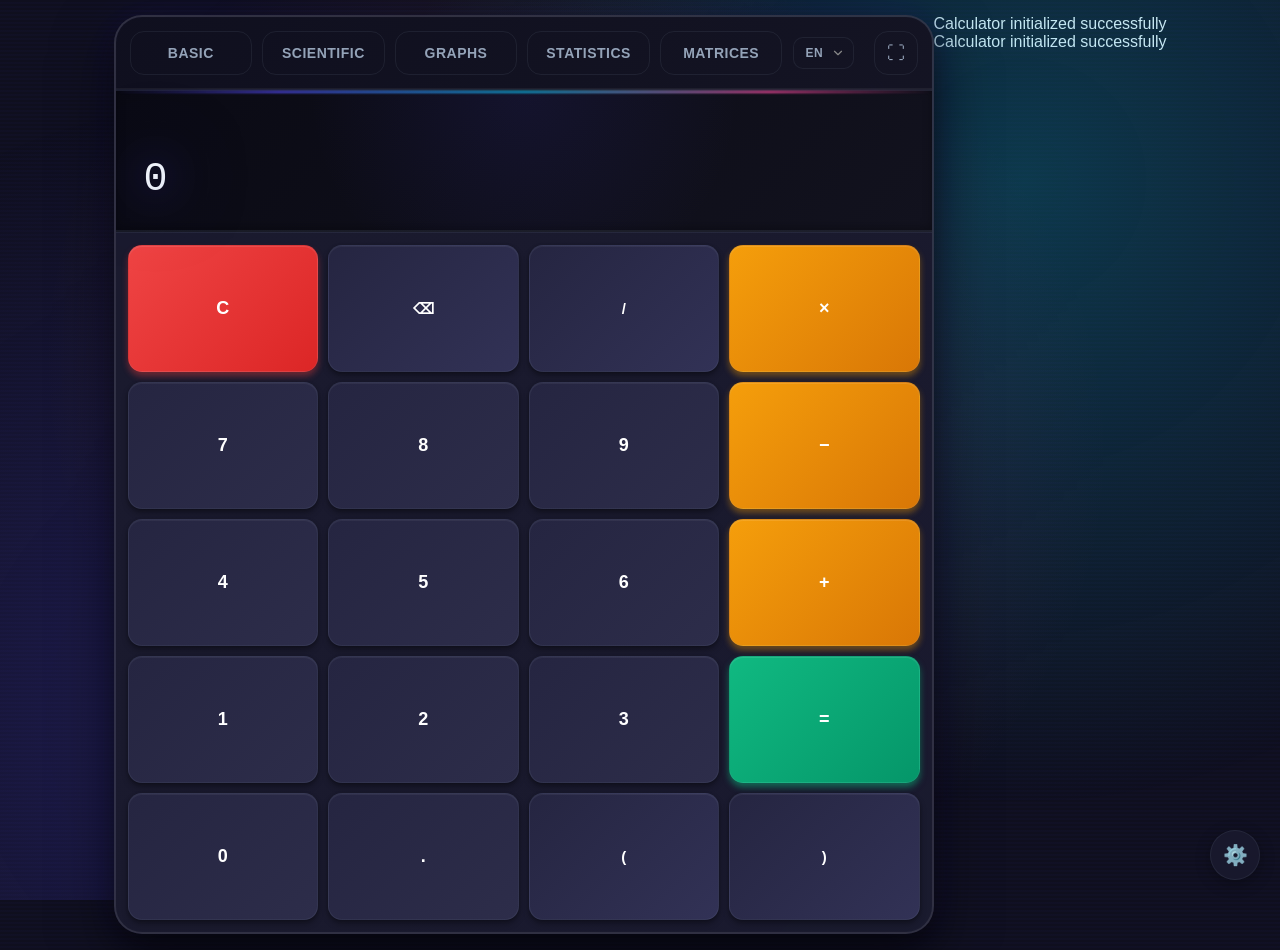
==== commit d344d101: "feat: add i18n localization system with English and Russian support - Create i18n module with langua" ====
--- a/index.html
+++ b/index.html
@@ -1,9 +1,9 @@
 <!DOCTYPE html>
-<html lang="ru">
+<html lang="en">
 <head>
     <meta charset="UTF-8">
     <meta name="viewport" content="width=device-width, initial-scale=1.0">
-    <title>Продвинутый графический калькулятор</title>
+    <title>Advanced Graphing Calculator</title>
     
     <!-- CSS Modules -->
     <link rel="stylesheet" href="src/styles/variables.css">
@@ -48,13 +48,17 @@
         import { ComponentLoader } from './src/scripts/component-loader.js';
         import CalculatorApp from './src/scripts/app.js';
         import { effectsController } from './src/scripts/effects.js';
+        import { initI18n, setLocale, t, applyTranslations } from './src/scripts/i18n.js';
 
         // Initialize the application
         document.addEventListener('DOMContentLoaded', async () => {
             try {
                 // Load all HTML components
                 await ComponentLoader.initializeCalculatorComponents();
-                
+
+                // Initialize i18n system
+                await initI18n();
+
                 // Initialize the calculator application
                 const calculatorApp = new CalculatorApp();
                 await calculatorApp.init();
@@ -65,6 +69,13 @@
                 // Initialize effects system (sounds, confetti, themes, etc.)
                 effectsController.init();
                 window.effectsController = effectsController;
+
+                // Make i18n functions globally accessible
+                window.changeLanguage = async (locale) => {
+                    await setLocale(locale);
+                };
+                window.t = t;
+                window.applyTranslations = applyTranslations;
                 
                 // Expose global functions for HTML onclick handlers
                 const calc = calculatorApp.getCalculator();
@@ -1867,9 +1878,9 @@
                 console.error('Failed to initialize calculator application:', error);
                 document.body.innerHTML = `
                     <div style="color: red; text-align: center; padding: 20px;">
-                        <h2>Ошибка загрузки калькулятора</h2>
-                        <p>Произошла ошибка при инициализации приложения.</p>
-                        <p>Подробности в консоли разработчика.</p>
+                        <h2>Calculator Loading Error</h2>
+                        <p>An error occurred while initializing the application.</p>
+                        <p>Check the developer console for details.</p>
                     </div>
                 `;
             }
--- a/src/styles/modes.css
+++ b/src/styles/modes.css
@@ -152,4 +152,51 @@
 
 .tab-content.active {
     display: block;
+}
+
+/* Language Switcher */
+.language-switcher {
+    display: flex;
+    align-items: center;
+    margin-left: auto;
+    margin-right: 10px;
+}
+
+.language-select {
+    background: transparent;
+    color: var(--text-secondary);
+    border: 1.5px solid var(--border);
+    border-radius: 10px;
+    padding: 8px 12px;
+    font-size: 12px;
+    font-weight: 600;
+    cursor: pointer;
+    transition: all 0.3s cubic-bezier(0.4, 0, 0.2, 1);
+    text-transform: uppercase;
+    letter-spacing: 0.5px;
+    appearance: none;
+    -webkit-appearance: none;
+    background-image: url("data:image/svg+xml;charset=UTF-8,%3csvg xmlns='http://www.w3.org/2000/svg' viewBox='0 0 24 24' fill='none' stroke='%23888' stroke-width='2' stroke-linecap='round' stroke-linejoin='round'%3e%3cpolyline points='6 9 12 15 18 9'%3e%3c/polyline%3e%3c/svg%3e");
+    background-repeat: no-repeat;
+    background-position: right 8px center;
+    background-size: 14px;
+    padding-right: 28px;
+}
+
+.language-select:hover {
+    color: var(--text);
+    border-color: var(--glass-border);
+    box-shadow: 0 4px 8px rgba(0, 0, 0, 0.2);
+}
+
+.language-select:focus {
+    outline: none;
+    border-color: var(--primary);
+    box-shadow: 0 0 0 3px var(--primary-glow);
+}
+
+.language-select option {
+    background: var(--dark);
+    color: var(--text);
+    padding: 8px;
 }
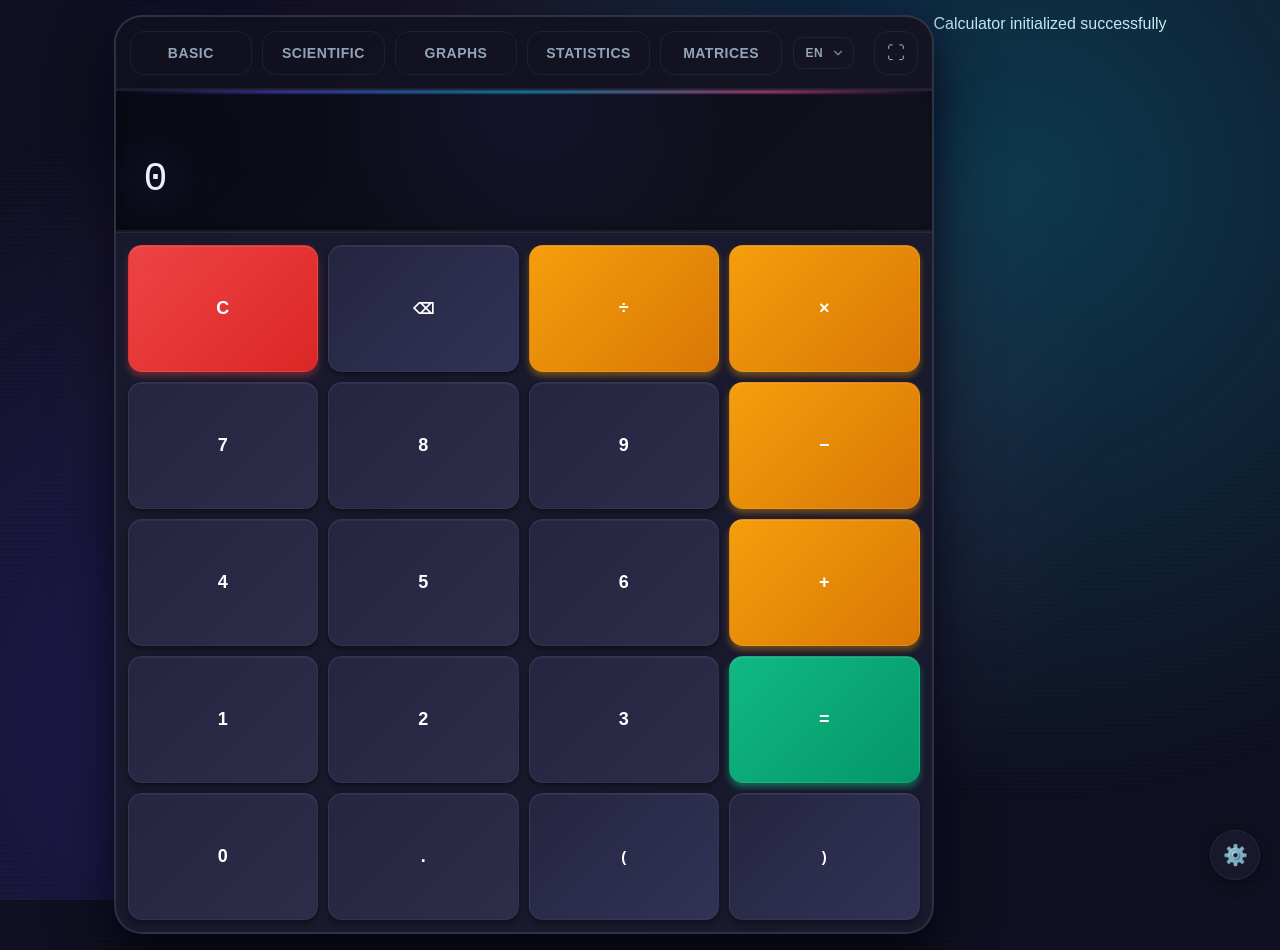
==== commit 2f6c6454: "fix: критические фиксы вычислений и UI + чистка мёртвого кода Аудит и доводка живого index.html + sr" ====
--- a/index.html
+++ b/index.html
@@ -20,7 +20,7 @@
     <link rel="stylesheet" href="src/styles/responsive.css">
 </head>
 <body>
-    <div class="calculator-container">
+    <div class="calculator-container" id="calculator">
         <!-- Mode Selector -->
         <div id="mode-selector-container"></div>
         
@@ -1671,7 +1671,7 @@
                             document.getElementById('eigenPoly').textContent = polyStr;
 
                             const eigenvalues = solveCubicEigen(-trace, c, -det);
-                            const eigenStr = eigenvalues.map((e, i) => `λ${i + 1} = ${e.toFixed(6)}`).join(', ');
+                            const eigenStr = eigenvalues.map((e, i) => `λ${i + 1} = ${typeof e === 'number' ? e.toFixed(6) : e}`).join(', ');
                             document.getElementById('eigenValues').textContent = eigenStr;
                         } else {
                             document.getElementById('eigenValues').textContent = 'Используйте численные методы для матриц > 3×3';
@@ -1696,7 +1696,11 @@
                         const sqrtD = Math.sqrt(D);
                         const u = Math.cbrt(-q / 2 + sqrtD);
                         const v = Math.cbrt(-q / 2 - sqrtD);
-                        roots.push(u + v - a / 3);
+                        roots.push(u + v - a / 3);                 // one real root
+                        const re = -(u + v) / 2 - a / 3;           // complex conjugate pair
+                        const im = Math.abs(u - v) * Math.sqrt(3) / 2;
+                        roots.push(`${re.toFixed(6)} + ${im.toFixed(6)}i`);
+                        roots.push(`${re.toFixed(6)} - ${im.toFixed(6)}i`);
                     } else if (D < -1e-10) {
                         const r = Math.sqrt(-p * p * p / 27);
                         const theta = Math.acos(-q / (2 * r));
@@ -1707,14 +1711,17 @@
                         roots.push(2 * cubeRootR * Math.cos((theta + 4 * Math.PI) / 3) - a / 3);
                     } else {
                         if (Math.abs(q) < 1e-10) {
-                            roots.push(-a / 3);
+                            roots.push(-a / 3, -a / 3, -a / 3);    // triple root
                         } else {
                             roots.push(3 * q / p - a / 3);
-                            roots.push(-3 * q / (2 * p) - a / 3);
-                        }
-                    }
-
-                    return roots.map(r => Math.abs(r) < 1e-10 ? 0 : r).sort((x, y) => y - x);
+                            const dbl = -3 * q / (2 * p) - a / 3;  // double root (multiplicity 2)
+                            roots.push(dbl, dbl);
+                        }
+                    }
+
+                    return roots
+                        .map(r => (typeof r === 'number' && Math.abs(r) < 1e-10) ? 0 : r)
+                        .sort((x, y) => (typeof x === 'number' && typeof y === 'number') ? y - x : 0);
                 }
 
                 // System of linear equations tab functions
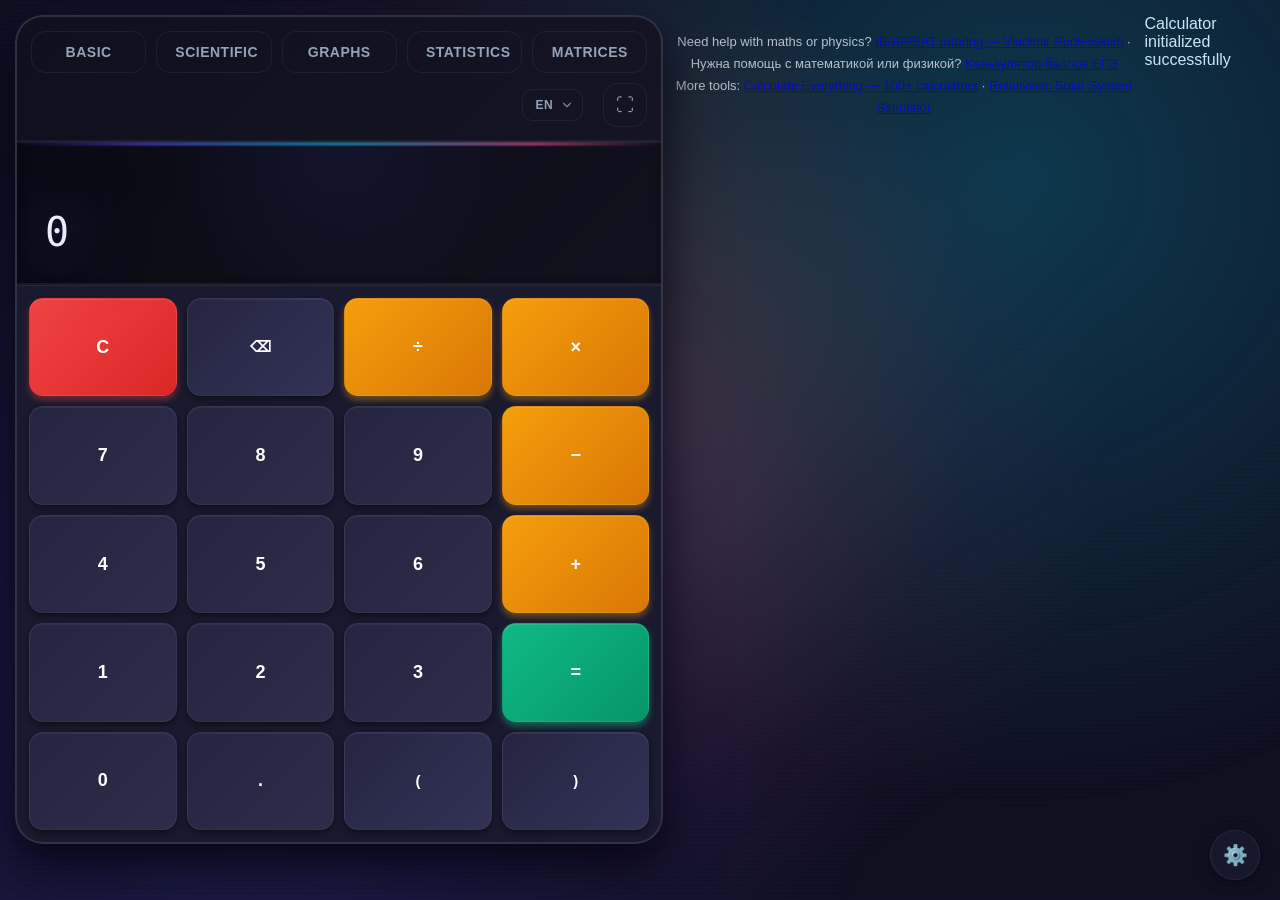
==== commit 685eb214: "Publish as graph.podlevskikh.com: SEO meta + JSON-LD, robots/sitemap/llms, CTA footer; internal docs" ====
--- a/index.html
+++ b/index.html
@@ -3,8 +3,17 @@
 <head>
     <meta charset="UTF-8">
     <meta name="viewport" content="width=device-width, initial-scale=1.0">
-    <title>Advanced Graphing Calculator</title>
-    
+    <title>Advanced Graphing Calculator — Free Online Scientific & Graphing Calculator</title>
+    <meta name="description" content="Free online scientific and graphing calculator: plot y=f(x) with zoom and trace, statistics (t/z/χ² tests, distributions), matrices, regressions. No install, works in your browser. RU/EN.">
+    <link rel="canonical" href="https://graph.podlevskikh.com/">
+    <meta property="og:title" content="Advanced Graphing Calculator">
+    <meta property="og:description" content="Free online scientific & graphing calculator: plots, statistics, matrices, regressions.">
+    <meta property="og:url" content="https://graph.podlevskikh.com/">
+    <meta property="og:type" content="website">
+    <script type="application/ld+json">
+    {"@context":"https://schema.org","@type":"WebApplication","name":"Advanced Graphing Calculator","url":"https://graph.podlevskikh.com/","applicationCategory":"EducationalApplication","operatingSystem":"Any","offers":{"@type":"Offer","price":"0","priceCurrency":"USD"},"author":{"@type":"Person","name":"Vladimir Podlevskikh","url":"https://tutor.podlevskikh.com/"},"inLanguage":["en","ru"],"featureList":"Function graphing y=f(x) with zoom/pan/trace, scientific mode, statistics (t/z/chi-square tests, distributions, regressions), matrix operations (determinant, inverse, transpose)"}
+    </script>
+
     <!-- CSS Modules -->
     <link rel="stylesheet" href="src/styles/variables.css">
     <link rel="stylesheet" href="src/styles/base.css">
@@ -1893,5 +1902,15 @@
             }
         });
     </script>
+    <footer style="text-align:center;padding:16px 12px;font-size:13px;opacity:.75;line-height:1.7">
+        <div>
+            Need help with maths or physics? <a href="https://tutor.podlevskikh.com/" rel="author">IB/AP/SAT tutoring — Vladimir Podlevskikh</a>
+            · Нужна помощь с математикой или физикой? <a href="https://calc.podlevskikh.com/">Калькулятор баллов ЕГЭ</a>
+        </div>
+        <div>
+            More tools: <a href="https://calculators.podlevskikh.com/">Calculate Everything — 100+ calculators</a>
+            · <a href="https://space.podlevskikh.com/">Relativistic Solar System Simulator</a>
+        </div>
+    </footer>
 </body>
 </html>
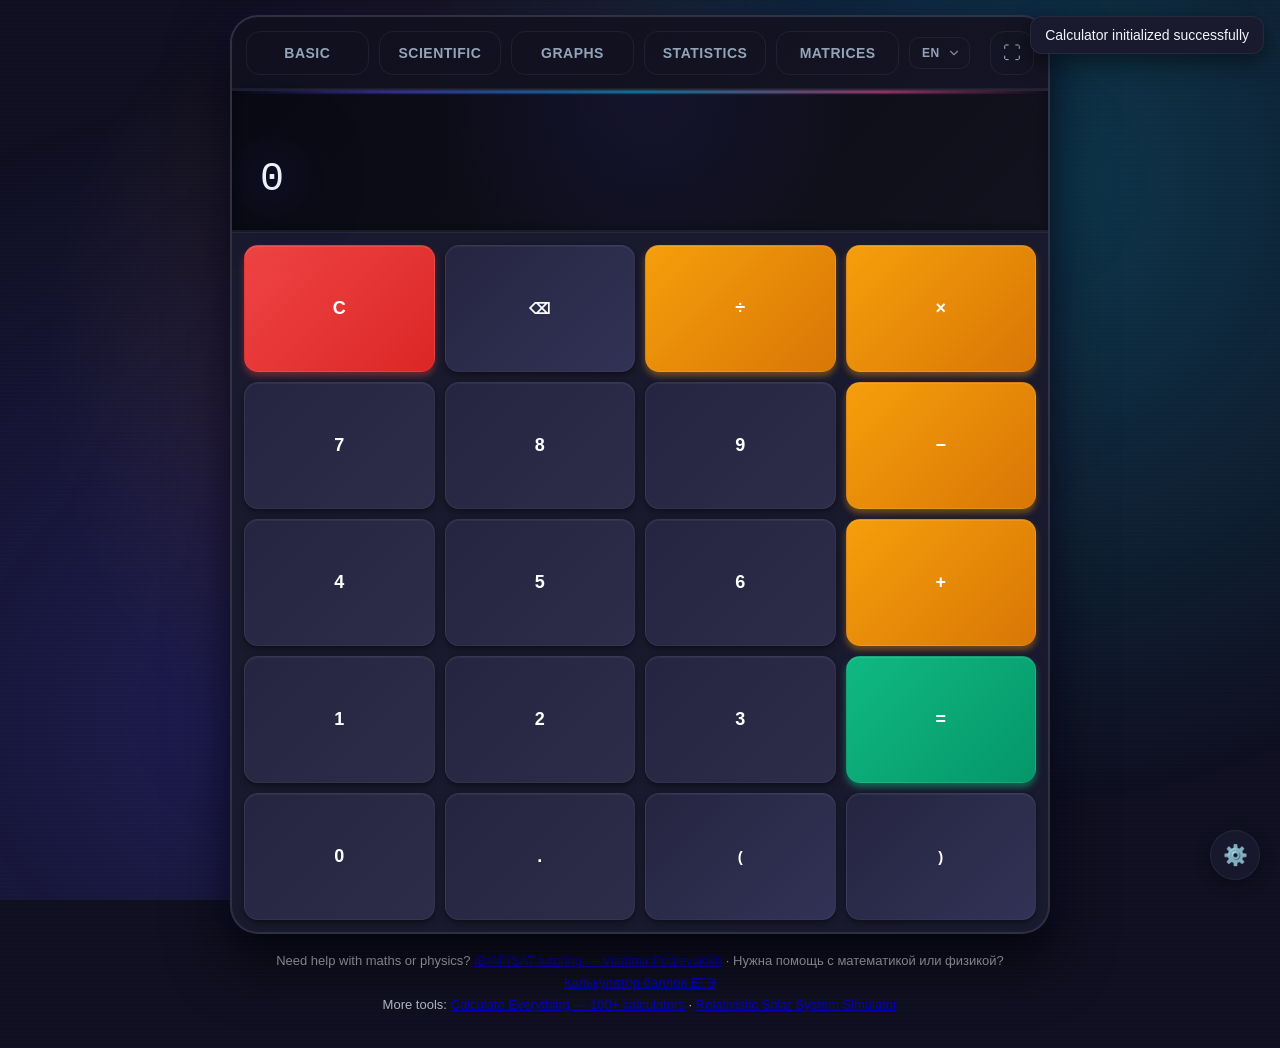
==== commit 07ec7dc1: "js-errors: сбор ошибок + кнопка «Что-то не работает?» (кросс-домен на stats)" ====
--- a/index.html
+++ b/index.html
@@ -1,6 +1,12 @@
 <!DOCTYPE html>
 <html lang="en">
 <head>
+<!-- Перехватчик JS-ошибок: ПЕРВЫМ и без defer, иначе падение старта
+     страницы в отчёт не попадёт. Канон: ~/js-error-autofix/widget/. -->
+<script>window.__fbConfig={"base": "https://stats.podlevskikh.com"};window.__fbErrors=[];(function(){function p(e){try{if(window.__fbErrors.length<25)window.__fbErrors.push(e)}catch(x){}}
+window.addEventListener("error",function(ev){var el=ev.target;if(el&&el!==window&&(el.tagName==="IMG"||el.tagName==="SCRIPT"||el.tagName==="LINK")){p({type:"resource",message:el.tagName+" failed: "+String(el.src||el.href||"").slice(0,300)});return}
+p({type:"error",message:String(ev.message||"error").slice(0,500),source:String(ev.filename||"").slice(0,300),line:ev.lineno,col:ev.colno,stack:String((ev.error&&ev.error.stack)||"").slice(0,1500),early:true})},true);
+window.addEventListener("unhandledrejection",function(ev){var r=ev.reason;p({type:"unhandledrejection",message:String((r&&(r.message||r))||"rejection").slice(0,500),stack:String((r&&r.stack)||"").slice(0,1500),early:true})})})();</script>
     <meta charset="UTF-8">
     <meta name="viewport" content="width=device-width, initial-scale=1.0">
     <title>Advanced Graphing Calculator — Free Online Scientific & Graphing Calculator</title>
@@ -1912,5 +1918,17 @@
             · <a href="https://space.podlevskikh.com/">Relativistic Solar System Simulator</a>
         </div>
     </footer>
+
+<!-- RR-SNIPPET: session-replay (клики / время на странице). Неблокирующий: грузится
+     после window.load, ошибки проглатываются, готовность сайта от него не зависит.
+     Вся логика централизована в recorder.js на stats-хосте; запись сессий (rrweb)
+     выключена по умолчанию и решается СЕРВЕРОМ (GET /rr/config). -->
+<script>window.addEventListener("load",function(){try{
+  var s=document.createElement("script");s.async=true;
+  s.src="https://stats.podlevskikh.com/rr/static/recorder.js";s.onerror=function(){};
+  document.body.appendChild(s);
+}catch(e){}});</script>
+  <!-- Кнопка «Что-то не работает?»: само нажатие отправляет полный отчёт. -->
+  <script src="https://stats.podlevskikh.com/fb/static/feedback-widget.js?v=1" defer></script>
 </body>
 </html>
--- a/src/styles/base.css
+++ b/src/styles/base.css
@@ -10,13 +10,58 @@
     background: var(--dark);
     min-height: 100vh;
     display: flex;
-    justify-content: center;
-    align-items: flex-start;
+    /* Column: calculator on top, footer below. Row layout squeezed the
+       calculator into a sliver on narrow screens — footer and the toast
+       container are body-level siblings and were stealing the row's width. */
+    flex-direction: column;
+    justify-content: flex-start;
+    align-items: center;
     padding: 15px;
     color: var(--text);
     position: relative;
     overflow-x: hidden;
     overflow-y: auto;
+}
+
+/* Direct flex children must not be squashed vertically when content overflows */
+body > .calculator-container,
+body > footer {
+    flex-shrink: 0;
+    width: 100%;
+    max-width: 820px;
+}
+
+/* Toasts live outside the flow — otherwise they become body flex items
+   and steal layout space from the calculator. */
+.notification-container {
+    position: fixed;
+    top: 16px;
+    right: 16px;
+    z-index: 10000;
+    display: flex;
+    flex-direction: column;
+    gap: 8px;
+    pointer-events: none;
+    max-width: min(320px, calc(100vw - 32px));
+}
+
+.notification-container .notification {
+    pointer-events: auto;
+    background: var(--dark-lighter, #1a1a2e);
+    border: 1px solid var(--border, rgba(255, 255, 255, 0.12));
+    border-radius: 12px;
+    padding: 10px 14px;
+    font-size: 14px;
+    color: var(--text, #fff);
+    box-shadow: 0 8px 24px rgba(0, 0, 0, 0.45);
+    opacity: 0;
+    transform: translateX(20px);
+    transition: opacity 0.3s ease, transform 0.3s ease;
+}
+
+.notification-container .notification.show {
+    opacity: 1;
+    transform: translateX(0);
 }
 
 body::before {
--- a/src/styles/responsive.css
+++ b/src/styles/responsive.css
@@ -53,4 +53,24 @@
         font-size: 12px;
         padding: 6px 12px;
     }
+
+    /* Toasts go to the bottom on phones — at the top they cover the mode row */
+    .notification-container {
+        top: auto;
+        bottom: 16px;
+        left: 12px;
+        right: 12px;
+        max-width: none;
+        align-items: stretch;
+    }
+
+    /* Slide up from the bottom instead of in from the right (which overflowed) */
+    .notification-container .notification {
+        text-align: center;
+        transform: translateY(20px);
+    }
+
+    .notification-container .notification.show {
+        transform: translateY(0);
+    }
 }
